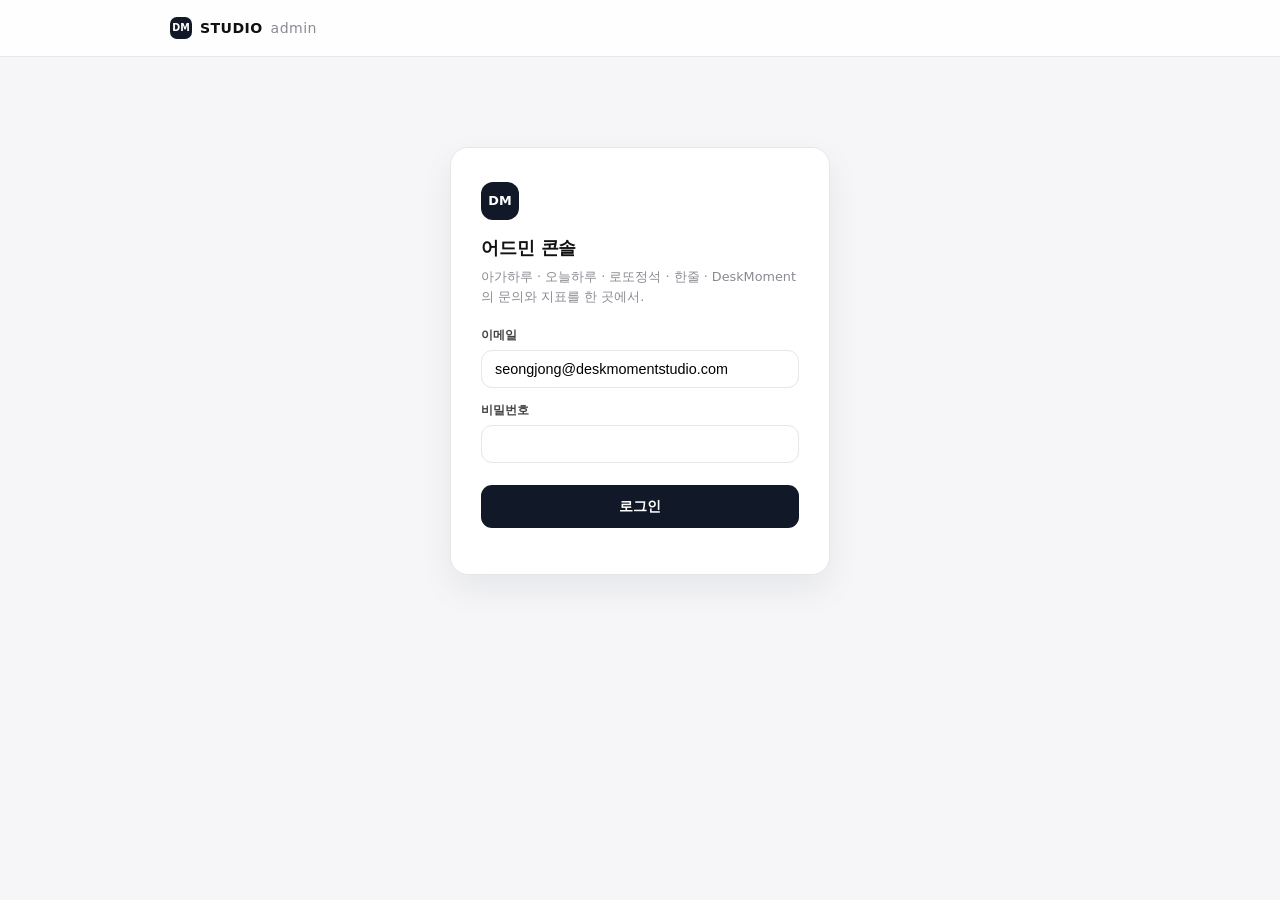
==== admin/index.html @ 8b785114 "feat(admin): 앱 아이콘을 이모지에서 실제 앱 아이콘으로 사이드바와 섹션 헤드의 👶 📅 🎰 💬 🖥 를 assets/ 의 실제 앱 아이콘 PNG 로 교체. 탭 파비콘도 추가" ====
<!DOCTYPE html>
<html lang="ko">
<head>
<meta charset="utf-8">
<meta name="viewport" content="width=device-width, initial-scale=1">
<meta name="robots" content="noindex, nofollow">
<title>DeskMoment Studio — Admin</title>
<link rel="icon" href="../assets/app-deskmoment.png">
<style>
  :root {
    --bg: #ffffff;
    --bg-alt: #f6f6f8;
    --text: #111111;
    --text-2: #444444;
    --text-muted: #8a8a93;
    --border: #e6e6ea;
    --accent: #111827;
    --accent-soft: #eceef2;
    --radius-lg: 18px;
    --radius-md: 11px;
    --shadow-soft: 0 14px 34px rgba(17, 24, 39, 0.07);
    --ok: #15803d;
    --ok-bg: #ecfdf3;
    --bad: #b91c1c;
    --bad-bg: #fef2f2;
    --new: #b45309;
    --new-bg: #fffbeb;
    --c-baby: #4f46e5;
    --c-baby-soft: #eef2ff;
    --c-haru: #db2777;
    --c-haru-soft: #fdf2f8;
    --c-lotto: #d97706;
    --c-lotto-soft: #fffbeb;
    --c-hanjul: #0d9488;
    --c-hanjul-soft: #f0fdfa;
    --c-dm: #7c3aed;
    --c-dm-soft: #f5f3ff;
  }
  * { box-sizing: border-box; }
  [hidden] { display: none !important; }
  html { scroll-behavior: smooth; }
  html, body {
    margin: 0; padding: 0;
    font-family: system-ui, -apple-system, BlinkMacSystemFont, "SF Pro Text", "Noto Sans KR", sans-serif;
    color: var(--text); background: var(--bg-alt); line-height: 1.6;
    -webkit-font-smoothing: antialiased;
  }
  a { color: inherit; text-decoration: none; }
  .container { width: 100%; max-width: 980px; margin: 0 auto; padding: 0 20px 90px; }

  /* ── 레이아웃 · 좌측 사이드바 ───────────────── */
  .shell { width: 100%; max-width: 1280px; margin: 0 auto; padding: 0 20px 90px; display: grid; grid-template-columns: minmax(0, 1fr); gap: 22px; align-items: start; }
  .shell.with-side { grid-template-columns: 216px minmax(0, 1fr); }
  .side { position: sticky; top: 68px; margin-top: 26px; }
  .side-nav { background: var(--bg); border: 1px solid var(--border); border-radius: var(--radius-lg); padding: 8px; box-shadow: 0 2px 10px rgba(17,24,39,0.03); }
  .side-nav [data-app="baby"]   { --c: var(--c-baby);   --c-soft: var(--c-baby-soft); }
  .side-nav [data-app="haru"]   { --c: var(--c-haru);   --c-soft: var(--c-haru-soft); }
  .side-nav [data-app="lotto"]  { --c: var(--c-lotto);  --c-soft: var(--c-lotto-soft); }
  .side-nav [data-app="hanjul"] { --c: var(--c-hanjul); --c-soft: var(--c-hanjul-soft); }
  .side-nav [data-app="dm"]     { --c: var(--c-dm);     --c-soft: var(--c-dm-soft); }
  .side-cap { font-size: 0.62rem; font-weight: 800; letter-spacing: 0.1em; color: var(--text-muted); padding: 7px 10px 5px; }
  .side-nav a.nav-app { display: flex; align-items: center; gap: 6px; font-size: 0.82rem; font-weight: 700; color: var(--text-2); padding: 8px 10px; border-radius: 10px; }
  .side-nav a.nav-app .ico { width: 17px; height: 17px; border-radius: 5px; flex: 0 0 auto; object-fit: cover; }
  .side-nav a.nav-app:hover { background: var(--accent-soft); }
  .side-nav a.nav-app.active { background: var(--c-soft); color: var(--c); }
  .side-nav .dot { margin-left: auto; background: var(--new); color: #fff; font-size: 0.62rem; border-radius: 99px; padding: 0 6px; font-weight: 800; }
  .side-subs { display: flex; flex-direction: column; gap: 1px; margin: 2px 0 6px 20px; padding-left: 8px; border-left: 1px solid var(--border); }
  .side-subs a { display: flex; align-items: center; gap: 6px; font-size: 0.77rem; font-weight: 600; color: var(--text-muted); padding: 5px 9px; border-radius: 8px; }
  .side-subs a:hover { color: var(--text-2); background: var(--accent-soft); }
  .side-subs a.on { color: var(--c); background: var(--c-soft); font-weight: 800; }
  @media (max-width: 900px) {
    .shell, .shell.with-side { grid-template-columns: minmax(0, 1fr); gap: 0; }
    .side { position: static; margin-top: 14px; }
    .side-nav { display: flex; gap: 4px; padding: 6px; overflow-x: auto; scrollbar-width: none; }
    .side-nav::-webkit-scrollbar { display: none; }
    .side-cap, .side-subs { display: none; }
    .side-nav a.nav-app { white-space: nowrap; }
  }

  /* ── 헤더 ───────────────────────────── */
  header.top {
    position: sticky; top: 0; z-index: 50;
    background: rgba(255,255,255,0.88); backdrop-filter: blur(12px);
    border-bottom: 1px solid var(--border);
  }
  .top-inner { max-width: 980px; margin: 0 auto; padding: 0 20px; height: 56px; display: flex; align-items: center; gap: 12px; }
  .logo { display: flex; align-items: center; gap: 8px; font-weight: 800; letter-spacing: 0.03em; font-size: 0.88rem; white-space: nowrap; }
  .logo .mark { width: 22px; height: 22px; border-radius: 7px; background: var(--accent); color: #fff; display: grid; place-items: center; font-size: 0.6rem; font-weight: 800; letter-spacing: 0; }
  .logo span.dim { color: var(--text-muted); font-weight: 500; }
  .top-right { margin-left: auto; display: flex; gap: 8px; align-items: center; }
  .seg { display: inline-flex; background: var(--accent-soft); border-radius: 99px; padding: 3px; }
  .seg button { border: none; background: transparent; font-size: 0.74rem; font-weight: 700; color: var(--text-muted); padding: 4px 12px; border-radius: 99px; cursor: pointer; }
  .seg button.on { background: var(--bg); color: var(--text); box-shadow: 0 1px 4px rgba(0,0,0,0.08); }
  #logout { border: 1px solid var(--border); background: var(--bg); border-radius: 9px; padding: 5px 11px; font-size: 0.74rem; cursor: pointer; color: var(--text-muted); }
  #logout:hover { color: var(--text); }
  .chip { font-size: 0.7rem; font-weight: 700; padding: 3px 10px; border-radius: 99px; background: var(--accent-soft); color: var(--text-muted); white-space: nowrap; }
  .chip.ok { background: var(--ok-bg); color: var(--ok); }
  .chip.bad { background: var(--bad-bg); color: var(--bad); }

  /* ── 로그인 ───────────────────────────── */
  #login-view { max-width: 380px; margin: 90px auto 0; background: var(--bg); border: 1px solid var(--border); border-radius: var(--radius-lg); padding: 34px 30px; box-shadow: var(--shadow-soft); }
  #login-view .mark { width: 38px; height: 38px; border-radius: 12px; background: var(--accent); color: #fff; display: grid; place-items: center; font-size: 0.8rem; font-weight: 800; margin-bottom: 14px; }
  #login-view h1 { font-size: 1.12rem; margin: 0 0 4px; letter-spacing: -0.01em; }
  #login-view p { font-size: 0.8rem; color: var(--text-muted); margin: 0 0 18px; }
  #login-view label { display: block; font-size: 0.76rem; font-weight: 700; margin: 13px 0 5px; color: var(--text-2); }
  #login-view input { width: 100%; padding: 10px 13px; border: 1px solid var(--border); border-radius: var(--radius-md); font-size: 0.9rem; background: var(--bg); transition: border-color .15s; }
  #login-view input:focus { outline: none; border-color: var(--accent); }
  #login-view button { width: 100%; margin-top: 22px; padding: 12px; border: none; border-radius: var(--radius-md); background: var(--accent); color: #fff; font-size: 0.9rem; font-weight: 700; cursor: pointer; }
  #login-view button:hover { opacity: 0.92; }
  #login-view button:disabled { opacity: 0.5; }
  #login-msg { font-size: 0.79rem; margin-top: 12px; color: var(--bad); white-space: pre-line; }

  /* ── 앱 섹션 ───────────────────────────── */
  .app-sect { display: none; margin-top: 26px; background: var(--bg); border: 1px solid var(--border); border-radius: var(--radius-lg); padding: 22px 24px 24px; box-shadow: 0 2px 10px rgba(17,24,39,0.03); }
  .app-sect.active { display: block; }
  .head-right { margin-left: auto; display: flex; align-items: center; gap: 12px; }
  .app-sect[data-app="baby"]  { --c: var(--c-baby);  --c-soft: var(--c-baby-soft); }
  .app-sect[data-app="haru"]  { --c: var(--c-haru);  --c-soft: var(--c-haru-soft); }
  .app-sect[data-app="lotto"] { --c: var(--c-lotto); --c-soft: var(--c-lotto-soft); }
  .app-sect[data-app="hanjul"] { --c: var(--c-hanjul); --c-soft: var(--c-hanjul-soft); }
  .app-sect[data-app="dm"]    { --c: var(--c-dm);    --c-soft: var(--c-dm-soft); }

  /* ── 앱 안에서 화면을 더 나누는 탭 — 지금은 로또정석만 쓴다 ── */
  /* 넓은 화면에선 좌측 사이드바가 하위 탭을 대신하고, 좁은 화면에서만 이 탭 줄이 나온다 */
  .subnav { display: none; gap: 2px; margin: 2px 0 14px; border-bottom: 1px solid var(--border); overflow-x: auto; scrollbar-width: none; }
  @media (max-width: 900px) { .subnav { display: flex; } }
  .subnav::-webkit-scrollbar { display: none; }
  .subnav button { border: none; background: transparent; font-size: 0.78rem; font-weight: 700; color: var(--text-muted); padding: 7px 12px; cursor: pointer; border-bottom: 2px solid transparent; margin-bottom: -1px; white-space: nowrap; font-family: inherit; }
  .subnav button:hover { color: var(--text-2); }
  .subnav button.on { color: var(--c); border-bottom-color: var(--c); }
  .subpane[hidden] { display: none; }

  /* ── 퍼널 ── */
  .funnel { display: grid; grid-template-columns: repeat(5, 1fr); gap: 6px; margin-bottom: 12px; }
  @media (max-width: 680px) { .funnel { grid-template-columns: repeat(2, 1fr); } }
  .fn-step { background: var(--bg); border: 1px solid var(--border); border-radius: var(--radius-md); padding: 10px 6px; text-align: center; }
  .fn-step .n { font-size: 1.1rem; font-weight: 800; font-variant-numeric: tabular-nums; letter-spacing: -0.02em; }
  .fn-step .l { font-size: 0.69rem; color: var(--text-muted); font-weight: 600; margin-top: 2px; }
  .fn-step .r { font-size: 0.68rem; font-weight: 800; color: var(--c); margin-top: 4px; }

  /* ── 표 ── */
  .tbl { width: 100%; border-collapse: collapse; font-size: 0.78rem; }
  .tbl th { text-align: left; font-size: 0.68rem; color: var(--text-muted); font-weight: 700; padding: 6px 8px; border-bottom: 1px solid var(--border); }
  .tbl td { padding: 6px 8px; border-bottom: 1px dashed var(--border); font-variant-numeric: tabular-nums; }
  .tbl tr:last-child td { border-bottom: none; }
  .tbl th.num, .tbl td.num { text-align: right; }
  .tbl-wrap { overflow-x: auto; }

  /* ── 로또 공 ── */
  .balls { display: flex; gap: 4px; flex-wrap: wrap; }
  .ball { width: 26px; height: 26px; border-radius: 50%; display: grid; place-items: center; font-size: 0.72rem; font-weight: 800; color: #fff; font-variant-numeric: tabular-nums; }
  .ball-1 { background: #f9a825; } .ball-2 { background: #1e88e5; } .ball-3 { background: #e53935; }
  .ball-4 { background: #546e7a; } .ball-5 { background: #43a047; }
  .num-grid { display: grid; grid-template-columns: repeat(auto-fill, minmax(215px, 1fr)); gap: 8px; }
  .num-card { border: 1px solid var(--border); border-radius: var(--radius-md); padding: 10px; background: var(--bg); }
  .num-card .meta { display: flex; justify-content: space-between; font-size: 0.68rem; color: var(--text-muted); margin-bottom: 6px; }
  .pager { display: flex; gap: 10px; align-items: center; justify-content: center; margin-top: 12px; font-size: 0.78rem; color: var(--text-muted); }

  /* ── 설정 카드 · 폼 ── */
  .cfg-grid { display: grid; grid-template-columns: repeat(auto-fit, minmax(260px, 1fr)); gap: 10px; margin-bottom: 12px; }
  .cfg-card { border: 1px solid var(--border); border-radius: var(--radius-md); padding: 14px; background: var(--bg); }
  .cfg-card h3 { font-size: 0.82rem; font-weight: 800; margin-bottom: 6px; }
  .cfg-row { display: flex; justify-content: space-between; align-items: center; gap: 12px; padding: 9px 0; border-bottom: 1px dashed var(--border); }
  .cfg-row:last-child { border-bottom: none; }
  .cfg-row .lbl { font-size: 0.79rem; font-weight: 600; }
  .cfg-row .lbl small { display: block; font-weight: 500; color: var(--text-muted); font-size: 0.7rem; margin-top: 2px; line-height: 1.45; }
  .cfg-input { border: 1px solid var(--border); border-radius: 9px; padding: 5px 10px; font-size: 0.8rem; width: 110px; text-align: right; font-family: inherit; background: var(--bg); flex: none; }
  .cfg-input.wide { width: 100%; text-align: left; }
  .cfg-input:focus { outline: none; border-color: var(--c); }
  textarea.cfg-input { height: 72px; resize: vertical; }
  .sw { position: relative; width: 40px; height: 22px; flex: none; }
  .sw input { opacity: 0; width: 0; height: 0; }
  .sw span { position: absolute; inset: 0; background: var(--border); border-radius: 99px; cursor: pointer; transition: background .15s; }
  .sw span::before { content: ''; position: absolute; width: 16px; height: 16px; left: 3px; top: 3px; background: #fff; border-radius: 50%; transition: transform .15s; box-shadow: 0 1px 3px rgba(0,0,0,0.2); }
  .sw input:checked + span { background: var(--c); }
  .sw input:checked + span::before { transform: translateX(18px); }
  .btn { border: 1px solid var(--border); background: var(--bg); border-radius: 9px; padding: 6px 13px; font-size: 0.76rem; font-weight: 700; cursor: pointer; font-family: inherit; color: var(--text-2); }
  .btn:hover { border-color: var(--text-muted); }
  .btn.pri { background: var(--c); border-color: var(--c); color: #fff; }
  .btn.danger { color: var(--bad); border-color: var(--bad); }
  .btn:disabled { opacity: 0.45; cursor: default; }
  .btn-row { display: flex; gap: 6px; align-items: center; flex-wrap: wrap; margin-top: 12px; }
  .filter-row { display: flex; gap: 8px; align-items: center; flex-wrap: wrap; margin-bottom: 12px; font-size: 0.78rem; color: var(--text-muted); }
  .filter-row select { border: 1px solid var(--border); border-radius: 9px; padding: 5px 10px; font-size: 0.78rem; font-family: inherit; background: var(--bg); }
  .notice-card { border: 1px solid var(--border); border-left: 3px solid var(--border); border-radius: var(--radius-md); padding: 12px; margin-bottom: 8px; background: var(--bg); }
  .notice-card.on { border-left-color: var(--ok); }
  .notice-card .t { font-size: 0.92rem; font-weight: 700; margin: 8px 0 4px; }
  .notice-card .b { font-size: 0.79rem; color: var(--text-2); }
  .notice-card .x { font-size: 0.69rem; color: var(--text-muted); margin-top: 6px; word-break: break-all; }
  .combo { border: 1px solid var(--border); border-radius: var(--radius-md); padding: 12px; margin-bottom: 8px; background: var(--bg); }
  .combo .cap { font-size: 0.7rem; font-weight: 800; color: var(--c); margin-bottom: 6px; }
  .combo .att { font-size: 0.69rem; color: var(--text-muted); margin-top: 6px; }
  .toast { position: fixed; left: 50%; bottom: 26px; transform: translateX(-50%); background: var(--accent); color: #fff; font-size: 0.8rem; font-weight: 600; padding: 9px 18px; border-radius: 99px; box-shadow: var(--shadow-soft); z-index: 60; }
  .rank-row { display: grid; grid-template-columns: auto 1fr auto; gap: 10px; align-items: baseline; font-size: 0.82rem; padding: 6px 0; border-bottom: 1px dashed var(--border); }
  .rank-row:last-child { border-bottom: none; }
  .rank-row .no { font-weight: 800; color: var(--c); font-variant-numeric: tabular-nums; }
  .rank-row .q { color: var(--text-2); overflow: hidden; text-overflow: ellipsis; white-space: nowrap; }
  .rank-row .n { font-variant-numeric: tabular-nums; color: var(--text-muted); font-size: 0.75rem; white-space: nowrap; }
  .rank-row .n b { color: var(--text); font-size: 0.82rem; }
  .sect-head { display: flex; align-items: center; gap: 11px; margin-bottom: 16px; flex-wrap: wrap; }
  .app-ico { width: 40px; height: 40px; border-radius: 13px; background: var(--c-soft); display: grid; place-items: center; font-size: 1.25rem; overflow: hidden; }
  .app-ico img { width: 100%; height: 100%; object-fit: cover; display: block; }
  .sect-head h2 { font-size: 1.06rem; margin: 0; letter-spacing: -0.01em; line-height: 1.25; }
  .sect-head .sub { display: block; font-size: 0.74rem; color: var(--text-muted); font-weight: 500; }
  .live-dot { display: flex; align-items: center; gap: 6px; font-size: 0.7rem; font-weight: 700; color: var(--text-muted); }
  .live-dot i { width: 7px; height: 7px; border-radius: 50%; background: var(--ok); display: inline-block; animation: pulse 2s infinite; }
  @keyframes pulse { 0%,100% { opacity: 1; } 50% { opacity: 0.3; } }
  .sect-err { border: 1px solid #fecaca; background: var(--bad-bg); color: var(--bad); border-radius: var(--radius-md); padding: 12px 16px; font-size: 0.82rem; white-space: pre-line; margin-bottom: 10px; }

  /* 지표 타일 */
  .stat-row { display: grid; grid-template-columns: repeat(auto-fit, minmax(150px, 1fr)); gap: 10px; margin-bottom: 12px; }
  .stat { background: var(--bg-alt); border: 1px solid var(--border); border-radius: var(--radius-md); padding: 12px 15px 10px; }
  .stat .k { font-size: 0.7rem; font-weight: 700; color: var(--text-muted); letter-spacing: 0.02em; }
  .stat .v { font-size: 1.5rem; font-weight: 800; font-variant-numeric: tabular-nums; line-height: 1.25; letter-spacing: -0.02em; }
  .stat .d { font-size: 0.72rem; font-weight: 700; margin-top: 1px; }
  .stat .d.up { color: var(--ok); }
  .stat .d.down { color: var(--bad); }
  .stat .d.flat { color: var(--text-muted); }

  /* 차트 */
  .charts2 { display: grid; grid-template-columns: 1fr 1fr; gap: 10px; margin-bottom: 12px; }
  .charts2[hidden] { display: none; }   /* display:grid 가 [hidden] 을 덮지 않도록 */
  @media (max-width: 680px) { .charts2 { grid-template-columns: 1fr; } }
  .chart-card { background: var(--bg); border: 1px solid var(--border); border-radius: var(--radius-md); padding: 13px 15px 8px; }
  .chart-card h3 { font-size: 0.75rem; margin: 0 0 8px; font-weight: 700; color: var(--text-2); display: flex; justify-content: space-between; align-items: baseline; }
  .chart-card h3 .last { font-size: 0.72rem; color: var(--text-muted); font-weight: 600; }
  .chart-card svg { width: 100%; height: auto; display: block; }
  .bar { fill: var(--c); rx: 2px; transition: opacity .1s; }
  svg.hovering .bar { opacity: 0.45; }
  svg.hovering .bar.hot { opacity: 1; }
  .hit { fill: transparent; }
  .grid-line { stroke: var(--border); stroke-width: 1; }
  .ax { font-size: 10px; fill: var(--text-muted); }

  /* 툴팁 */
  #tip {
    position: fixed; z-index: 100; pointer-events: none; display: none;
    background: var(--accent); color: #fff; border-radius: 9px; padding: 7px 11px;
    font-size: 0.76rem; line-height: 1.45; box-shadow: 0 6px 20px rgba(0,0,0,0.25);
    max-width: 220px;
  }
  #tip .t-date { color: rgba(255,255,255,0.65); font-weight: 600; font-size: 0.7rem; }
  #tip .t-val { font-weight: 800; font-size: 0.9rem; font-variant-numeric: tabular-nums; }
  #tip .t-name { color: rgba(255,255,255,0.85); font-weight: 600; }

  /* 상위 이벤트 */
  details.top-ev-wrap { margin-bottom: 4px; }
  details.top-ev-wrap summary { font-size: 0.79rem; font-weight: 700; color: var(--text-2); cursor: pointer; padding: 5px 0; list-style: none; display: flex; align-items: center; gap: 6px; }
  details.top-ev-wrap summary::before { content: "▸"; font-size: 0.7rem; color: var(--text-muted); transition: transform .15s; }
  details[open].top-ev-wrap summary::before { transform: rotate(90deg); }
  .ev-rows { margin-top: 8px; display: flex; flex-direction: column; gap: 4px; }
  .ev-row { display: grid; grid-template-columns: minmax(90px, 1fr) 3fr auto; gap: 10px; align-items: center; font-size: 0.79rem; }
  .ev-row .name { font-weight: 600; color: var(--text-2); overflow: hidden; text-overflow: ellipsis; white-space: nowrap; }
  .ev-row .track { height: 14px; background: var(--bg-alt); border-radius: 5px; overflow: hidden; }
  .ev-row .fill { height: 100%; background: var(--c); opacity: 0.85; border-radius: 5px; min-width: 2px; }
  .ev-row .num { font-variant-numeric: tabular-nums; color: var(--text-muted); font-size: 0.74rem; white-space: nowrap; }
  .ev-row .num b { color: var(--text); font-size: 0.79rem; }

  /* 문의 리스트 */
  /* 회원 관리 (가입일 필터 + 계정별 광고 on/off) */
  .usr-bar { display: flex; align-items: center; gap: 7px; flex-wrap: wrap; margin-bottom: 12px; }
  .usr-bar .lbl { font-size: 0.71rem; font-weight: 800; color: var(--text-muted); letter-spacing: 0.02em; }
  .usr-bar select, .usr-bar input[type="date"] { border: 1px solid var(--border); border-radius: 9px; padding: 5px 10px; font-size: 0.77rem; font-family: inherit; background: var(--bg); color: var(--text); }
  .usr-bar select:focus, .usr-bar input:focus { outline: none; border-color: var(--c); }
  .usr-tbl th, .usr-tbl td { padding: 8px; vertical-align: middle; }
  .usr-tbl tbody tr:hover { background: var(--bg-alt); }
  .u-who { display: flex; flex-direction: column; gap: 1px; min-width: 0; max-width: 260px; }
  .u-who b { font-weight: 700; font-size: 0.79rem; overflow: hidden; text-overflow: ellipsis; white-space: nowrap; }
  .u-who small { color: var(--text-muted); font-size: 0.67rem; overflow: hidden; text-overflow: ellipsis; white-space: nowrap; }
  .u-ago { color: var(--text-muted); font-size: 0.68rem; }
  .u-ads { white-space: nowrap; }
  .u-babies { display: flex; flex-direction: column; gap: 2px; }
  .u-baby { font-size: 0.74rem; color: var(--text-muted); white-space: nowrap; }
  .u-baby b { color: var(--text-2); font-weight: 700; font-size: 0.78rem; }
  .u-baby.co i { font-style: normal; font-size: 0.62rem; font-weight: 800; background: var(--accent-soft); border-radius: 99px; padding: 1px 6px; margin-left: 4px; }
  .charts2.one { grid-template-columns: minmax(0, 470px); }
  .del-btn { border: 1px solid var(--border); background: var(--bg); border-radius: 9px; padding: 4px 10px; font-size: 0.73rem; font-weight: 700; color: var(--bad); cursor: pointer; font-family: inherit; }
  .del-btn:hover { border-color: var(--bad); background: var(--bad-bg); }

  /* 되돌릴 수 없는 작업은 네이티브 confirm 대신 무엇이 지워지는지 보여주고 묻는다 */
  .modal-bg { position: fixed; inset: 0; background: rgba(17,24,39,0.45); display: grid; place-items: center; padding: 20px; z-index: 80; }
  .modal { --c: var(--accent); background: var(--bg); border-radius: var(--radius-lg); padding: 22px 24px; width: min(430px, 100%); box-shadow: var(--shadow-soft); }
  .modal h3 { margin: 0 0 10px; font-size: 1rem; letter-spacing: -0.01em; }
  .modal-who { border: 1px solid var(--border); border-radius: var(--radius-md); padding: 10px 12px; display: flex; flex-direction: column; gap: 2px; }
  .modal-who b { font-size: 0.86rem; }
  .modal-who small { color: var(--text-muted); font-size: 0.68rem; word-break: break-all; }
  .modal .warn { background: var(--bad-bg); border: 1px solid #fecaca; color: var(--bad); border-radius: var(--radius-md); padding: 10px 12px; font-size: 0.78rem; margin: 10px 0; white-space: pre-line; line-height: 1.55; }
  .modal-label { display: block; font-size: 0.76rem; font-weight: 700; color: var(--text-2); margin-bottom: 5px; }
  .modal-msg { font-size: 0.76rem; color: var(--bad); margin-top: 8px; white-space: pre-line; }
  .modal-acts { display: flex; gap: 8px; justify-content: flex-end; margin-top: 14px; }
  .modal-acts .btn.danger:not(:disabled) { background: var(--bad); color: #fff; }   /* 가입 추이는 한 장 — 전체 폭으로 늘리면 표를 눌러 버린다 */
  .ads-btn { border: 1px solid var(--border); background: var(--bg); border-radius: 9px; padding: 4px 11px; font-size: 0.73rem; font-weight: 700; cursor: pointer; color: var(--text); margin-left: 6px; font-family: inherit; }
  .ads-btn:hover { border-color: var(--text-muted); }
  .ads-btn:disabled { opacity: 0.5; }
  .search-input { border: 1px solid var(--border); border-radius: 9px; padding: 5px 11px; font-size: 0.78rem; background: var(--bg); width: min(220px, 50vw); font-weight: 500; font-family: inherit; color: var(--text); }
  .search-input:focus { outline: none; border-color: var(--c, var(--accent)); }
  .badge.ads-off { background: var(--ok-bg); color: var(--ok); }
  .badge.ads-on { background: var(--accent-soft); color: var(--text-muted); }

  .inq-title { font-size: 0.84rem; font-weight: 800; margin: 18px 0 10px; display: flex; align-items: center; gap: 8px; }
  .inq-title .cnt { font-size: 0.7rem; font-weight: 700; color: var(--c); background: var(--c-soft); padding: 1px 9px; border-radius: 99px; }
  /* 같은 탭 안에서 지표의 출처(GA4 / Supabase)가 다르므로 제목에 표시한다 */
  .inq-title .src { font-size: 0.66rem; font-weight: 700; color: var(--text-muted); background: var(--bg-alt); border: 1px solid var(--border); padding: 1px 7px; border-radius: 99px; }
  .log-row { display: grid; grid-template-columns: auto 1fr auto; gap: 8px; align-items: baseline; font-size: 0.78rem; padding: 5px 0; border-bottom: 1px dashed var(--border); }
  .log-row:last-child { border-bottom: none; }
  .log-row .st { font-weight: 800; font-size: 0.68rem; padding: 1px 7px; border-radius: 99px; }
  .log-row .st.ok { color: #0f766e; background: rgba(13,148,136,0.12); }
  .log-row .st.bad { color: #b91c1c; background: rgba(220,38,38,0.1); }
  .log-row .n { color: var(--text-muted); font-variant-numeric: tabular-nums; white-space: nowrap; }
  .log-row .n b { color: var(--text); }
  .card { background: var(--bg-alt); border: 1px solid var(--border); border-radius: var(--radius-md); padding: 14px 16px; margin-bottom: 10px; transition: border-color .2s; }
  .card.new-item { border-color: var(--new); box-shadow: 0 0 0 3px var(--new-bg); }
  .card-top { display: flex; align-items: center; gap: 8px; flex-wrap: wrap; margin-bottom: 6px; }
  .badge { font-size: 0.67rem; font-weight: 800; padding: 2px 9px; border-radius: 99px; }
  .badge.replied { background: var(--ok-bg); color: var(--ok); }
  .badge.pending { background: var(--new-bg); color: var(--new); }
  .badge.newbadge { background: var(--new); color: #fff; }
  .when { font-size: 0.72rem; color: var(--text-muted); margin-left: auto; font-variant-numeric: tabular-nums; }
  .msg { font-size: 0.9rem; white-space: pre-wrap; word-break: break-word; color: var(--text); }
  .meta { font-size: 0.71rem; color: var(--text-muted); margin-top: 7px; display: flex; gap: 4px 6px; flex-wrap: wrap; }
  .meta span { background: var(--bg); border: 1px solid var(--border); padding: 1px 8px; border-radius: 99px; }
  .reply-box { margin-top: 11px; }
  .reply-box textarea { width: 100%; min-height: 54px; border: 1px solid var(--border); border-radius: var(--radius-md); padding: 9px 12px; font-size: 0.85rem; font-family: inherit; resize: vertical; background: var(--bg); transition: border-color .15s; }
  .reply-box textarea:focus { outline: none; border-color: var(--c); }
  .reply-actions { display: flex; gap: 8px; margin-top: 7px; align-items: center; flex-wrap: wrap; }
  .reply-actions button, .reply-actions a.mail-btn {
    border: 1px solid var(--border); background: var(--bg); border-radius: 9px;
    padding: 6px 14px; font-size: 0.77rem; font-weight: 700; cursor: pointer; color: var(--text);
  }
  .reply-actions button.primary { background: var(--c); border-color: var(--c); color: #fff; }
  .reply-actions button.primary:hover { opacity: 0.9; }
  .reply-note { font-size: 0.69rem; color: var(--text-muted); }
  .save-state { font-size: 0.73rem; font-weight: 700; }
  .save-state.ok { color: var(--ok); }
  .save-state.bad { color: var(--bad); }
  .empty { border: 1.5px dashed var(--border); border-radius: var(--radius-md); padding: 20px; text-align: center; color: var(--text-muted); font-size: 0.82rem; }
  .fb-link { font-size: 0.74rem; color: var(--text-muted); margin: 8px 0 0; }
  .fb-link a { text-decoration: underline; }

  /* 스켈레톤 */
  .sk { border-radius: var(--radius-md); background: linear-gradient(100deg, var(--bg-alt) 40%, #efeff3 50%, var(--bg-alt) 60%); background-size: 200% 100%; animation: sk 1.2s infinite linear; }
  @keyframes sk { to { background-position: -200% 0; } }
  .sk-stats { height: 78px; margin-bottom: 12px; }
  .sk-chart { height: 150px; margin-bottom: 12px; }
  .sk-card { height: 90px; margin-bottom: 10px; }
</style>
</head>
<body>
<header class="top">
  <div class="top-inner">
    <div class="logo"><span class="mark">DM</span>STUDIO <span class="dim">admin</span></div>
    <div class="top-right">
      <span class="chip" id="conn-chip" hidden></span>
      <button id="logout" hidden>로그아웃</button>
    </div>
  </div>
</header>

<div class="shell" id="shell">

  <aside class="side" id="side" hidden>
    <nav class="side-nav" id="top-nav">
      <div class="side-cap">앱</div>

      <a href="#" class="nav-app" data-app="baby"><img class="ico" src="../assets/app-agaharu.png" alt="">아가하루<span class="dot" hidden></span></a>
      <div class="side-subs" data-app="baby" hidden>
        <a href="#" data-app="baby" data-sub="an" class="on">애널리틱스</a>
        <a href="#" data-app="baby" data-sub="users">회원 관리</a>
        <a href="#" data-app="baby" data-sub="inq">문의<span class="dot" hidden></span></a>
      </div>

      <a href="#" class="nav-app" data-app="haru"><img class="ico" src="../assets/app-haru.png" alt="">오늘하루<span class="dot" hidden></span></a>

      <a href="#" class="nav-app" data-app="lotto"><img class="ico" src="../assets/app-lotto.png" alt="">로또정석</a>
      <div class="side-subs" data-app="lotto" hidden>
        <a href="#" data-app="lotto" data-sub="an" class="on">애널리틱스</a>
        <a href="#" data-app="lotto" data-sub="config">앱 설정</a>
        <a href="#" data-app="lotto" data-sub="numbers">번호 저장소</a>
        <a href="#" data-app="lotto" data-sub="gen">조합 생성</a>
        <a href="#" data-app="lotto" data-sub="notice">공지 관리</a>
      </div>

      <a href="#" class="nav-app" data-app="hanjul"><img class="ico" src="../assets/app-hanjul.png" alt="">한줄</a>
      <a href="#" class="nav-app" data-app="dm"><img class="ico" src="../assets/app-deskmoment.png" alt="">DeskMoment<span class="dot" hidden></span></a>
    </nav>
  </aside>

  <main class="main">

  <div id="login-view">
    <div class="mark">DM</div>
    <h1>어드민 콘솔</h1>
    <p>아가하루 · 오늘하루 · 로또정석 · 한줄 · DeskMoment의 문의와 지표를 한 곳에서.</p>
    <label>이메일</label>
    <input id="email" type="email" autocomplete="username" value="seongjong@deskmomentstudio.com">
    <label>비밀번호</label>
    <input id="password" type="password" autocomplete="current-password">
    <button id="login-btn">로그인</button>
    <div id="login-msg"></div>
  </div>

  <div id="app-view" hidden>

    <section class="app-sect" id="sect-baby" data-app="baby">
      <div class="sect-head">
        <div class="app-ico"><img src="../assets/app-agaharu.png" alt="아가하루 앱 아이콘"></div>
        <h2>아가하루<span class="sub">육아 기록 · 출시됨 · 회원 관리 + 서버 지표 + 문의</span></h2>
        <div class="head-right">
          <div class="live-dot" hidden data-live="baby"><i></i>실시간</div>
          <div class="seg sect-days" data-app="baby">
            <button data-d="7">7일</button><button data-d="14" class="on">14일</button><button data-d="30">30일</button>
          </div>
        </div>
      </div>
      <nav class="subnav" id="baby-subnav">
        <button data-sub="an" class="on">애널리틱스</button>
        <button data-sub="users">회원 관리</button>
        <button data-sub="inq">문의</button>
      </nav>

      <div id="baby-err"></div>

      <div class="subpane" data-sub="an">
        <div id="baby-an"><div class="sk sk-stats"></div><div class="sk sk-chart"></div></div>
      </div>

      <div class="subpane" data-sub="users" hidden>
        <div class="usr-bar">
          <span class="lbl">가입일</span>
          <div class="seg" id="usr-preset">
            <button data-p="all" class="on">전체</button><button data-p="7">7일</button><button data-p="30">30일</button><button data-p="90">90일</button>
          </div>
          <input type="date" id="usr-from" aria-label="가입일 시작">
          <span class="lbl">~</span>
          <input type="date" id="usr-to" aria-label="가입일 끝">
          <select id="usr-ads">
            <option value="all">광고 전체</option><option value="on">광고 켜짐</option><option value="off">광고 꺼짐</option>
          </select>
          <select id="usr-kind">
            <option value="all">유형 전체</option><option value="email">이메일 계정</option><option value="guest">게스트</option>
          </select>
          <select id="usr-sort">
            <option value="new">최신 가입순</option><option value="old">오래된 가입순</option><option value="rec">기록 많은순</option><option value="seen">최근 로그인순</option>
          </select>
          <input type="search" id="usr-q" class="search-input" placeholder="이메일·닉네임·UID 검색" autocomplete="off">
          <button class="btn" id="usr-reload">새로고침</button>
        </div>
        <div id="usr-stats"></div>
        <div id="baby-users"><div class="sk sk-card"></div></div>
      </div>

      <div class="subpane" data-sub="inq" hidden>
        <div class="inq-title">문의 <span class="cnt" id="baby-cnt" hidden></span></div>
        <div id="list-baby"><div class="sk sk-card"></div></div>
      </div>
    </section>

    <section class="app-sect" id="sect-haru" data-app="haru">
      <div class="sect-head">
        <div class="app-ico"><img src="../assets/app-haru.png" alt="오늘하루 앱 아이콘"></div>
        <h2>오늘하루<span class="sub">만세력·사주 달력 · 답변은 사용자 앱에 표시됨</span></h2>
        <div class="head-right">
          <div class="live-dot" hidden data-live="haru"><i></i>실시간</div>
          <div class="seg sect-days" data-app="haru">
            <button data-d="7">7일</button><button data-d="14" class="on">14일</button><button data-d="30">30일</button>
          </div>
        </div>
      </div>
      <div id="haru-err"></div>
      <div id="haru-an"><div class="sk sk-stats"></div><div class="sk sk-chart"></div></div>
      <div class="inq-title">건의 <span class="cnt" id="haru-cnt" hidden></span></div>
      <div id="list-haru"><div class="sk sk-card"></div></div>
    </section>

    <section class="app-sect" id="sect-lotto" data-app="lotto">
      <div class="sect-head">
        <div class="app-ico"><img src="../assets/app-lotto.png" alt="로또정석 앱 아이콘"></div>
        <h2>로또정석<span class="sub">번호 생성·분석 · 서버 문의함 없음 (스토어/메일)</span></h2>
        <div class="head-right">
          <div class="seg sect-days" data-app="lotto">
            <button data-d="7">7일</button><button data-d="14" class="on">14일</button><button data-d="30">30일</button>
          </div>
        </div>
      </div>

      <nav class="subnav" id="lotto-subnav">
        <button data-sub="an" class="on">애널리틱스</button>
        <button data-sub="config">앱 설정</button>
        <button data-sub="numbers">번호 저장소</button>
        <button data-sub="gen">조합 생성</button>
        <button data-sub="notice">공지 관리</button>
      </nav>

      <div id="lotto-err"></div>

      <div class="subpane" data-sub="an">
        <div id="lotto-an"><div class="sk sk-stats"></div><div class="sk sk-chart"></div></div>
        <div id="lotto-dash"><div class="sk sk-stats"></div></div>
      </div>

      <div class="subpane" data-sub="config" hidden>
        <div id="lotto-config"><div class="sk sk-card"></div></div>
      </div>

      <div class="subpane" data-sub="numbers" hidden>
        <div id="lotto-numbers"><div class="sk sk-card"></div></div>
      </div>

      <div class="subpane" data-sub="gen" hidden>
        <div id="lotto-gen"></div>
      </div>

      <div class="subpane" data-sub="notice" hidden>
        <div id="lotto-notice"><div class="sk sk-card"></div></div>
      </div>
    </section>

    <section class="app-sect" id="sect-hanjul" data-app="hanjul">
      <div class="sect-head">
        <div class="app-ico"><img src="../assets/app-hanjul.png" alt="한줄 앱 아이콘"></div>
        <h2>한줄<span class="sub">감정 기반 명언·위로 · 익명 이벤트 (DAU 없음) · 문의는 메일</span></h2>
        <div class="head-right">
          <div class="seg sect-days" data-app="hanjul">
            <button data-d="7">7일</button><button data-d="14" class="on">14일</button><button data-d="30">30일</button>
          </div>
        </div>
      </div>
      <div id="hanjul-err"></div>
      <div id="hanjul-an"><div class="sk sk-stats"></div><div class="sk sk-chart"></div></div>
    </section>

    <section class="app-sect" id="sect-dm" data-app="dm">
      <div class="sect-head">
        <div class="app-ico"><img src="../assets/app-deskmoment.png" alt="DeskMoment 앱 아이콘"></div>
        <h2>DeskMoment<span class="sub">데스크 셋업 큐레이션 웹 · 라이브 (deskmoment.com)</span></h2>
        <div class="head-right">
          <div class="live-dot" hidden data-live="dm"><i></i>실시간</div>
          <div class="seg sect-days" data-app="dm">
            <button data-d="7">7일</button><button data-d="14" class="on">14일</button><button data-d="30">30일</button>
          </div>
        </div>
      </div>
      <div id="dm-err"></div>

      <div class="inq-title">트래픽 · 제휴 클릭 <small class="src">GA4</small></div>
      <div id="dm-ga"><div class="sk sk-stats"></div><div class="sk sk-chart"></div></div>

      <div class="inq-title">콘텐츠 · 운영 <small class="src">Supabase</small></div>
      <div id="dm-ov"><div class="sk sk-stats"></div><div class="sk sk-chart"></div></div>

      <div class="charts2" id="dm-ops">
        <div class="chart-card"><h3>🕷 크롤링 로그</h3><div id="dm-crawl"><div class="sk sk-card"></div></div></div>
        <div class="chart-card"><h3>🔗 가격 카드 매칭</h3><div id="dm-match"><div class="sk sk-card"></div></div></div>
      </div>

      <div class="inq-title">문의 <span class="cnt" id="dm-cnt" hidden></span></div>
      <div id="list-dm"><div class="sk sk-card"></div></div>

      <p class="fb-link">여기서 못 다루는 편집 작업은 <a href="https://deskmoment.com/admin" target="_blank" rel="noopener">deskmoment.com/admin</a> —
        <a href="https://deskmoment.com/admin/setups" target="_blank" rel="noopener">셋업</a> ·
        <a href="https://deskmoment.com/admin/products" target="_blank" rel="noopener">제품</a> ·
        <a href="https://deskmoment.com/admin/matches" target="_blank" rel="noopener">매칭 검수</a> ·
        <a href="https://deskmoment.com/admin/comments" target="_blank" rel="noopener">댓글</a> ·
        <a href="https://deskmoment.com/admin/settings" target="_blank" rel="noopener">홈 화면 설정</a></p>
    </section>

  </div>

  </main>

</div>

<div id="tip"></div>

<script type="module">
import { createClient } from 'https://esm.sh/@supabase/supabase-js@2';

const PROJECTS = {
  baby: {
    label: '아가하루',
    url: 'https://xnlypjfwqisastckqbwh.supabase.co',
    anon: 'eyJhbGciOiJIUzI1NiIsInR5cCI6IkpXVCJ9.eyJpc3MiOiJzdXBhYmFzZSIsInJlZiI6InhubHlwamZ3cWlzYXN0Y2txYndoIiwicm9sZSI6ImFub24iLCJpYXQiOjE3NzcwMDc4NDYsImV4cCI6MjA5MjU4Mzg0Nn0.pAT8UoKS0GfQeFs4IPgcaAN61rVyLAmaD2ela9HGoE8',
  },
  rsscu: {
    label: '오늘하루·로또',
    url: 'https://rsscukpbsiiyfgbdfups.supabase.co',
    anon: 'eyJhbGciOiJIUzI1NiIsInR5cCI6IkpXVCJ9.eyJpc3MiOiJzdXBhYmFzZSIsInJlZiI6InJzc2N1a3Bic2lpeWZnYmRmdXBzIiwicm9sZSI6ImFub24iLCJpYXQiOjE3NjEyODgzNTUsImV4cCI6MjA3Njg2NDM1NX0.H4vbpHPsFS7-z4iWKTbRrZTl0VSqzDlWkum3G0BnYwc',
  },
  dm: {
    label: 'DeskMoment',
    url: 'https://jfbrqvljvbckrhiivmyy.supabase.co',
    // deskmoment.com 브라우저 번들에 이미 실려 있는 공개 키 (NEXT_PUBLIC_SUPABASE_ANON_KEY)
    anon: 'sb_publishable_vXPVOk2jMHY97NJnYlFKHA_3mtpPS39',
  },
};

// GA4 는 정적 페이지에서 직접 못 읽는다(서비스 계정 서명 필요) —
// DeskMoment 의 Vercel 서버에 있는 프록시를 통해 받는다.
const DM_SITE = 'https://deskmoment.com';

const sb = {};
for (const [key, p] of Object.entries(PROJECTS)) {
  sb[key] = createClient(p.url, p.anon, {
    auth: { storageKey: 'dm-admin-' + key, persistSession: true, autoRefreshToken: true },
  });
}

const $ = (s) => document.querySelector(s);
const connected = { baby: false, rsscu: false, dm: false };
const state = { baby: [], haru: [], dm: [], days: { baby: 14, haru: 14, lotto: 14, hanjul: 14, dm: 14 } };
const chartData = {};   // chartId → {rows, valueKey, name}
let chartSeq = 0;

const esc = (s) => String(s ?? '').replace(/[&<>"']/g, (c) => ({'&':'&amp;','<':'&lt;','>':'&gt;','"':'&quot;',"'":'&#39;'}[c]));
const fmt = (n) => Number(n).toLocaleString('ko-KR');
const WD = ['일', '월', '화', '수', '목', '금', '토'];
function kdate(iso) {
  const d = new Date(iso + 'T00:00:00');
  return `${d.getMonth() + 1}/${d.getDate()} (${WD[d.getDay()]})`;
}
function kst(ts) {
  try {
    return new Date(ts).toLocaleString('ko-KR', { timeZone: 'Asia/Seoul', month: 'numeric', day: 'numeric', hour: '2-digit', minute: '2-digit' });
  } catch { return ts; }
}

// ── 로그인 ─────────────────────────────
async function tryLogin(email, password) {
  const msgs = [];
  for (const [k, p] of Object.entries(PROJECTS)) {
    const { error } = await sb[k].auth.signInWithPassword({ email, password });
    if (error) { msgs.push(`✗ ${p.label}: ${error.message}`); continue; }
    const { data: me } = await sb[k].auth.getUser();
    const { data: adminRow, error: aerr } = await sb[k].from('admin_users').select('user_id').eq('user_id', me.user.id).maybeSingle();
    if (aerr || !adminRow) {
      msgs.push(`✗ ${p.label}: admin_users 화이트리스트에 없음 (setup SQL 확인)`);
      await sb[k].auth.signOut();
    } else connected[k] = true;
  }
  return msgs;
}

async function restoreSessions() {
  for (const k of Object.keys(PROJECTS)) {
    const { data } = await sb[k].auth.getSession();
    if (data.session) {
      const { data: adminRow } = await sb[k].from('admin_users').select('user_id').eq('user_id', data.session.user.id).maybeSingle();
      connected[k] = !!adminRow;
    }
  }
}

function enterApp() {
  $('#login-view').hidden = true;
  $('#app-view').hidden = false;
  $('#side').hidden = false;
  $('#shell').classList.add('with-side');
  $('#logout').hidden = false;
  const chip = $('#conn-chip');
  const bad = Object.entries(PROJECTS).filter(([k]) => !connected[k]).map(([, p]) => p.label);
  chip.hidden = false;
  if (bad.length) { chip.className = 'chip bad'; chip.textContent = bad.join('·') + ' 미연결'; }
  else { chip.className = 'chip ok'; chip.textContent = '모두 연결됨'; }
  showTab(localStorage.getItem('dm-admin-tab') || 'baby');
  loadAll();
  subscribeRealtime();
}

// ── 탭 전환 (좌측 사이드바 — 앱 하나씩만 표시) ─────────────────
// 하위 탭이 있는 앱은 사이드바에서 펼쳐지고, 좁은 화면에선 섹션 안 탭 줄(.subnav)이 대신한다.
const SUB_DEFAULT = { baby: 'an', lotto: 'an' };
const subState = { ...SUB_DEFAULT };
const INQ_SUB = { baby: 'inq' };   // 새 문의 뱃지를 지울 하위 탭

function showTab(app) {
  document.querySelectorAll('.app-sect').forEach((s) => s.classList.toggle('active', s.dataset.app === app));
  document.querySelectorAll('.side-nav a.nav-app').forEach((a) => a.classList.toggle('active', a.dataset.app === app));
  document.querySelectorAll('.side-subs').forEach((d) => { d.hidden = d.dataset.app !== app; });
  try { localStorage.setItem('dm-admin-tab', app); } catch {}
  if (app in subState) {
    let sub = subState[app];
    try { sub = localStorage.getItem('dm-admin-sub-' + app) || sub; } catch {}
    if (!document.querySelector(`#sect-${app} .subpane[data-sub="${sub}"]`)) sub = SUB_DEFAULT[app];
    setSub(app, sub);
  } else syncDot(app);
}

// 하위 탭을 열 때 그 화면에 필요한 것만 그때 불러온다
const SUB_HOOK = {
  baby(sub) {
    document.querySelector('.sect-days[data-app="baby"]').style.visibility = sub === 'an' ? '' : 'hidden';
    if (sub === 'users') loadBabyUsers();
  },
  lotto(sub) {
    ltState.sub = sub;
    document.querySelector('.sect-days[data-app="lotto"]').style.visibility = sub === 'an' ? '' : 'hidden';
    ({ config: loadLtConfig, numbers: loadLtNumbers, gen: renderLtGen, notice: loadLtNotices }[sub] ?? (() => {}))();
  },
};

function setSub(app, sub) {
  if (!(app in subState)) return;
  subState[app] = sub;
  try { localStorage.setItem('dm-admin-sub-' + app, sub); } catch {}
  document.querySelectorAll(`#sect-${app} .subpane`).forEach((p) => { p.hidden = p.dataset.sub !== sub; });
  document.querySelectorAll(`#sect-${app} .subnav button`).forEach((x) => x.classList.toggle('on', x.dataset.sub === sub));
  document.querySelectorAll(`.side-subs[data-app="${app}"] a`).forEach((x) => x.classList.toggle('on', x.dataset.sub === sub));
  syncDot(app);
  SUB_HOOK[app]?.(sub);
}

$('#top-nav').addEventListener('click', (e) => {
  const a = e.target.closest('a');
  if (!a) return;
  e.preventDefault();
  const { app, sub } = a.dataset;
  // 하위 탭 링크는 showTab 이 복원할 값을 먼저 바꿔 두 번 로드하지 않게 한다
  if (sub) { subState[app] = sub; try { localStorage.setItem('dm-admin-sub-' + app, sub); } catch {} }
  showTab(app);
});
document.addEventListener('click', (e) => {
  const b = e.target.closest('.subnav button');
  if (!b) return;
  setSub(b.closest('.app-sect').dataset.app, b.dataset.sub);
});

// 안 보고 있는 탭에 새 문의가 오면 탭에 카운트 뱃지
const clearDot = (d) => { if (d) { d.hidden = true; d.textContent = ''; } };
function dotsOf(app) {
  const list = [document.querySelector(`.side-nav a.nav-app[data-app="${app}"] .dot`)];
  if (INQ_SUB[app]) list.push(document.querySelector(`.side-subs a[data-app="${app}"][data-sub="${INQ_SUB[app]}"] .dot`));
  return list.filter(Boolean);
}
function viewingInq(app) {
  const sect = document.querySelector(`.app-sect[data-app="${app}"]`);
  if (!sect?.classList.contains('active')) return false;
  return !INQ_SUB[app] || subState[app] === INQ_SUB[app];
}
function syncDot(app) { if (viewingInq(app)) dotsOf(app).forEach(clearDot); }
function bumpDot(app) {
  if (viewingInq(app)) return;
  dotsOf(app).forEach((d) => { d.textContent = String(Number(d.textContent || 0) + 1); d.hidden = false; });
}

$('#login-btn').addEventListener('click', async () => {
  const btn = $('#login-btn'); btn.disabled = true;
  $('#login-msg').textContent = '';
  const msgs = await tryLogin($('#email').value.trim(), $('#password').value);
  btn.disabled = false;
  if (connected.baby || connected.rsscu || connected.dm) {
    enterApp();
    if (msgs.length) alert(msgs.join('\n'));
  } else $('#login-msg').textContent = msgs.join('\n') || '로그인 실패';
});
$('#password').addEventListener('keydown', (e) => { if (e.key === 'Enter') $('#login-btn').click(); });
$('#logout').addEventListener('click', async () => {
  for (const k of Object.keys(PROJECTS)) await sb[k].auth.signOut();
  location.reload();
});
// 앱별 기간 세그먼트 — 그 앱만 다시 불러온다
document.addEventListener('click', (e) => {
  const b = e.target.closest('.sect-days button');
  if (!b) return;
  const app = b.closest('.sect-days').dataset.app;
  state.days[app] = Number(b.dataset.d);
  b.parentElement.querySelectorAll('button').forEach((x) => x.classList.toggle('on', x === b));
  ({ baby: loadBaby, haru: loadHaru, lotto: loadLotto, hanjul: loadHanjul, dm: loadDM })[app]();
});

// ── 데이터 로드 ─────────────────────────
// 증감 계산을 위해 2배 기간을 받아 앞/뒤 반으로 나눈다.
function split(rows, days) {
  return { prev: rows.slice(0, rows.length - days), cur: rows.slice(rows.length - days) };
}
function delta(cur, prev, label) {
  if (prev === null || prev === undefined) return '<span class="d flat">비교 데이터 없음</span>';
  const diff = cur - prev;
  const pct = prev > 0 ? Math.round((diff / prev) * 100) : null;
  if (diff === 0) return `<span class="d flat">${esc(label)} 대비 변화 없음</span>`;
  const cls = diff > 0 ? 'up' : 'down';
  const arrow = diff > 0 ? '▲' : '▼';
  return `<span class="d ${cls}">${arrow} ${fmt(Math.abs(diff))}${pct !== null ? ` (${pct > 0 ? '+' : ''}${pct}%)` : ''} vs ${esc(label)}</span>`;
}

function statHtml(items) {
  return `<div class="stat-row">${items.map(({ k, v, d }) =>
    `<div class="stat"><div class="k">${esc(k)}</div><div class="v">${esc(v)}</div>${d ?? ''}</div>`).join('')}</div>`;
}

function chartCard(title, rows, valueKey, name) {
  const id = 'ch' + (++chartSeq);
  chartData[id] = { rows, valueKey, name };
  const last = rows[rows.length - 1];
  return `<div class="chart-card"><h3>${esc(title)}<span class="last">오늘 ${fmt(last?.[valueKey] ?? 0)}</span></h3>${barChart(id, rows, valueKey)}</div>`;
}

function topEvHtml(rows) {
  const max = Math.max(1, ...(rows ?? []).map((r) => Number(r.cnt)));
  const lis = (rows ?? []).map((r) => `
    <div class="ev-row">
      <div class="name" title="${esc(r.event)}">${esc(r.event)}</div>
      <div class="track"><div class="fill" style="width:${Math.max(1, Math.round((r.cnt / max) * 100))}%"></div></div>
      <div class="num"><b>${fmt(r.cnt)}</b>${r.devices != null ? ` · ${fmt(r.devices)}기기` : ''}</div>
    </div>`).join('');
  return `<details class="top-ev-wrap"><summary>이벤트 상위 ${rows?.length ?? 0}</summary>
    <div class="ev-rows">${lis || '<div class="empty">데이터 없음</div>'}</div></details>`;
}

async function loadAll() {
  chartSeq = 0; for (const k of Object.keys(chartData)) delete chartData[k];
  loadBaby(); loadHaru(); loadLotto(); loadHanjul(); loadDM();
}

async function loadBaby() {
  const days = state.days.baby;
  if (!connected.baby) {
    $('#baby-err').innerHTML = '<div class="sect-err">프로젝트 미연결 — 로그인 실패 또는 화이트리스트 없음</div>';
    $('#baby-an').innerHTML = ''; $('#list-baby').innerHTML = ''; $('#baby-users').innerHTML = '';
    return;
  }
  const [an, inq] = await Promise.all([
    sb.baby.rpc('admin_daily_stats', { p_days: days * 2 }),
    sb.baby.from('inquiries').select('*').order('created_at', { ascending: false }).limit(100),
  ]);
  if (subState.baby === 'users') loadBabyUsers(true);
  if (an.error) {
    $('#baby-an').innerHTML = `<div class="sect-err">지표 조회 실패: ${esc(an.error.message)}</div>`;
  } else {
    const { prev, cur } = split(an.data, days);
    const sum = (rows, k) => rows.reduce((a, r) => a + Number(r[k]), 0);
    const today = cur[cur.length - 1] ?? {};
    const yday = cur[cur.length - 2] ?? {};
    $('#baby-an').innerHTML =
      statHtml([
        { k: `신규 가입 · ${days}일`, v: fmt(sum(cur, 'new_users')), d: delta(sum(cur, 'new_users'), prev.length ? sum(prev, 'new_users') : null, `이전 ${days}일`) },
        { k: `기록 수 · ${days}일`, v: fmt(sum(cur, 'records')), d: delta(sum(cur, 'records'), prev.length ? sum(prev, 'records') : null, `이전 ${days}일`) },
        { k: '오늘 활성 아기', v: fmt(today.active_babies ?? 0), d: delta(Number(today.active_babies ?? 0), Number(yday.active_babies ?? 0), '전일') },
      ]) +
      `<div class="charts2">
        ${chartCard('일별 기록 수 (수유·수면·기저귀)', cur, 'records', '기록')}
        ${chartCard('일별 활성 아기', cur, 'active_babies', '활성 아기')}
      </div>
      <p class="fb-link">행동 이벤트 분석은 <a href="https://console.firebase.google.com" target="_blank" rel="noopener">Firebase 콘솔</a></p>`;
  }
  if (inq.error) {
    $('#baby-err').innerHTML = `<div class="sect-err">문의 조회 실패: ${esc(inq.error.message)}</div>`;
  } else {
    state.baby = inq.data.map(normBaby);
    renderList('baby');
  }
}

async function loadHaru() {
  const days = state.days.haru;
  if (!connected.rsscu) {
    $('#haru-err').innerHTML = '<div class="sect-err">프로젝트 미연결 — 로그인 실패 또는 화이트리스트 없음</div>';
    $('#haru-an').innerHTML = ''; $('#list-haru').innerHTML = '';
    return;
  }
  const [an, top, fb] = await Promise.all([
    sb.rsscu.rpc('admin_daily_stats', { p_app: 'oneulharu', p_days: days * 2 }),
    sb.rsscu.rpc('admin_top_events', { p_app: 'oneulharu', p_days: days }),
    sb.rsscu.from('oneulharu_feedback').select('*').order('created_at', { ascending: false }).limit(100),
  ]);
  $('#haru-an').innerHTML = an.error
    ? `<div class="sect-err">지표 조회 실패: ${esc(an.error.message)}</div>`
    : anBlock(an.data, top.data, days);
  if (fb.error) {
    $('#haru-err').innerHTML = `<div class="sect-err">건의 조회 실패: ${esc(fb.error.message)}</div>`;
  } else {
    state.haru = fb.data.map(normHaru);
    renderList('haru');
  }
}

async function loadLotto() {
  const days = state.days.lotto;
  if (!connected.rsscu) {
    $('#lotto-err').innerHTML = '<div class="sect-err">프로젝트 미연결 — 로그인 실패 또는 화이트리스트 없음</div>';
    $('#lotto-an').innerHTML = '';
    return;
  }
  const [an, top] = await Promise.all([
    sb.rsscu.rpc('admin_daily_stats', { p_app: 'lotto', p_days: days * 2 }),
    sb.rsscu.rpc('admin_top_events', { p_app: 'lotto', p_days: days }),
  ]);
  $('#lotto-an').innerHTML = an.error
    ? `<div class="sect-err">지표 조회 실패: ${esc(an.error.message)}</div>`
    : anBlock(an.data, top.data, days) + '<p class="fb-link">서버 <code>app_events</code> 기준 — 화면·행동 상세는 Firebase Analytics 병행</p>';
  loadLtDash(days);
}

async function loadHanjul() {
  const days = state.days.hanjul;
  if (!connected.rsscu) {
    $('#hanjul-err').innerHTML = '<div class="sect-err">프로젝트 미연결 — 로그인 실패 또는 화이트리스트 없음</div>';
    $('#hanjul-an').innerHTML = '';
    return;
  }
  const [an, top, best, worst] = await Promise.all([
    sb.rsscu.rpc('admin_hj_daily', { p_days: days * 2 }),
    sb.rsscu.rpc('admin_hj_top_events', { p_days: days }),
    sb.rsscu.rpc('admin_hj_quote_rank', { p_kind: 'heart', p_days: days, p_limit: 10 }),
    sb.rsscu.rpc('admin_hj_quote_rank', { p_kind: 'skip', p_days: days, p_limit: 10 }),
  ]);
  if (an.error) {
    $('#hanjul-an').innerHTML = `<div class="sect-err">지표 조회 실패: ${esc(an.error.message)}\n→ admin/setup/hanjul.sql 적용 필요</div>`;
    return;
  }
  const { prev, cur } = split(an.data, days);
  const sum = (rs, k) => rs.reduce((a, r) => a + Number(r[k]), 0);
  const today = cur[cur.length - 1] ?? {};
  const yday = cur[cur.length - 2] ?? {};
  const rankHtml = (rows, unit) => (rows ?? []).map((r, i) =>
    `<div class="rank-row"><span class="no">${i + 1}</span><span class="q" title="${esc(r.quote)}">${esc(r.quote)}</span><span class="n"><b>${fmt(r.cnt)}</b> ${unit} · 노출 ${fmt(r.views)}</span></div>`
  ).join('') || '<div class="empty">데이터 없음</div>';
  $('#hanjul-an').innerHTML =
    statHtml([
      { k: `이벤트 · ${days}일`, v: fmt(sum(cur, 'events')), d: delta(sum(cur, 'events'), prev.length ? sum(prev, 'events') : null, `이전 ${days}일`) },
      { k: '오늘 이벤트', v: fmt(today.events ?? 0), d: delta(Number(today.events ?? 0), Number(yday.events ?? 0), '전일') },
      { k: `하트 · ${days}일`, v: fmt(sum(cur, 'hearts')), d: delta(sum(cur, 'hearts'), prev.length ? sum(prev, 'hearts') : null, `이전 ${days}일`) },
      { k: `스킵 · ${days}일`, v: fmt(sum(cur, 'skips')), d: delta(sum(cur, 'skips'), prev.length ? sum(prev, 'skips') : null, `이전 ${days}일`) },
    ]) +
    `<div class="charts2">
      ${chartCard('일별 이벤트 (전체)', cur, 'events', '이벤트')}
      ${chartCard('일별 하트', cur, 'hearts', '하트')}
    </div>` +
    topEvHtml(top.data) +
    `<div class="charts2" style="margin-top:12px">
      <div class="chart-card"><h3>💚 사랑받는 문장 (하트 상위)</h3>${rankHtml(best.data, '하트')}</div>
      <div class="chart-card"><h3>🗑 걸러낼 후보 (스킵 상위)</h3>${rankHtml(worst.data, '스킵')}</div>
    </div>
    <p class="fb-link">문의는 서버 문의함 없이 메일(mailto) 방식 · 이벤트에 기기 ID가 없어 DAU는 집계 불가</p>`;
}

// ── 로또정석 어드민 ──────────────────────
// 로또정석은 자체 어드민(admin/dashboard.html)이 공유 비밀키로 인증한다.
// 이 콘솔은 공개 repo 라 키를 실을 수 없어, rsscu 에 admin_users 로 검사하는
// 래퍼(admin_lt_*)를 두고 그쪽만 부른다. 키는 DB 의 private 스키마에만 있다.
// → admin/setup/lotto-admin.sql
const ltState = { sub: 'an', page: 1, round: null, method: null };

function toast(msg) {
  const t = document.createElement('div');
  t.className = 'toast';
  t.textContent = msg;
  document.body.appendChild(t);
  setTimeout(() => t.remove(), 2400);
}

// 래퍼는 성공/실패를 { error: ... } 로도, 예외로도 돌려줄 수 있다 — 한 곳에서 정리한다.
async function ltRpc(fn, params) {
  const { data, error } = await sb.rsscu.rpc(fn, params ?? {});
  if (error) return { err: error.message };
  if (data && data.error) return { err: data.error };
  return { data };
}
function ltErr(msg) {
  return `<div class="sect-err">${esc(msg)}\n→ admin/setup/lotto-admin.sql 적용 + private.app_secrets 의 lotto_admin_key 확인</div>`;
}

// ── 1. 애널리틱스: 퍼널 · 화면별 · 버튼별 ──
async function loadLtDash(days) {
  const el = $('#lotto-dash');
  const { data, err } = await ltRpc('admin_lt_dashboard', { p_days: days });
  if (err) { el.innerHTML = ltErr('로또 어드민 지표 조회 실패: ' + err); return; }

  const s = data.summary ?? {}, f = data.funnel ?? {};
  const screens = data.screen_stats ?? [], buttons = data.button_stats ?? [];
  const step = (n, l, r) => `<div class="fn-step"><div class="n">${fmt(n ?? 0)}</div><div class="l">${l}</div>${r != null ? `<div class="r">${r}%</div>` : ''}</div>`;

  el.innerHTML =
    `<div class="inq-title">퍼널 · ${days}일</div>
     <div class="funnel">
       ${step(f.viewers, '화면 조회')}
       ${step(f.clickers, '버튼 클릭', f.view_to_click_rate)}
       ${step(f.ad_watchers, '광고 시청', f.click_to_ad_rate)}
       ${step(f.converters, '광고 전환', f.ad_to_convert_rate)}
       ${step(f.savers, '저장')}
     </div>` +
    statHtml([
      { k: `총 이벤트 · ${days}일`, v: fmt(s.total_events ?? 0), d: `<span class="d flat">고유 기기 ${fmt(s.unique_devices ?? 0)}</span>` },
      { k: '화면 조회 · 버튼 클릭', v: `${fmt(s.screen_views ?? 0)} · ${fmt(s.button_clicks ?? 0)}`, d: `<span class="d flat">저장 ${fmt(s.saves ?? 0)}</span>` },
      { k: '광고 시청 → 전환', v: `${fmt(s.ad_watched ?? 0)} → ${fmt(s.ad_converted ?? 0)}`, d: `<span class="d flat">전환율 ${s.ad_watched ? Math.round((s.ad_converted / s.ad_watched) * 100) : 0}%</span>` },
    ]) +
    `<div class="charts2">
      <div class="chart-card"><h3>📱 화면별 통계</h3><div class="tbl-wrap"><table class="tbl">
        <thead><tr><th>화면</th><th class="num">조회</th><th class="num">클릭</th><th class="num">광고</th><th class="num">전환</th><th class="num">저장</th></tr></thead>
        <tbody>${screens.map((r) => `<tr><td>${esc(ltScreen(r.screen))}</td><td class="num">${fmt(r.views)}</td><td class="num">${fmt(r.clicks)}</td><td class="num">${fmt(r.ad_watched)}</td><td class="num">${fmt(r.ad_converted)}</td><td class="num">${fmt(r.saves)}</td></tr>`).join('') || '<tr><td colspan="6">데이터 없음</td></tr>'}</tbody>
      </table></div></div>
      <div class="chart-card"><h3>🖱 버튼별 클릭</h3><div class="tbl-wrap"><table class="tbl">
        <thead><tr><th>버튼</th><th>화면</th><th class="num">클릭</th><th class="num">기기</th></tr></thead>
        <tbody>${buttons.map((r) => `<tr><td>${esc(ltButton(r.button))}</td><td>${esc(ltScreen(r.screen))}</td><td class="num">${fmt(r.clicks)}</td><td class="num">${fmt(r.unique_users)}</td></tr>`).join('') || '<tr><td colspan="4">데이터 없음</td></tr>'}</tbody>
      </table></div></div>
    </div>`;
}

// ── 2. 앱 설정 ──
async function loadLtConfig() {
  const el = $('#lotto-config');
  el.innerHTML = '<div class="sk sk-card"></div>';
  const { data, err } = await ltRpc('admin_lt_config');
  if (err) { el.innerHTML = ltErr('설정 조회 실패: ' + err); return; }
  const on = !!data.feature_realtime_enabled, brag = !!data.feature_winner_brag_enabled;
  el.innerHTML = `
    <div class="cfg-grid">
      <div class="cfg-card">
        <h3>📊 표시 배수</h3>
        <div class="cfg-row">
          <div class="lbl">인원수 배율<small>실제 사용자 수에 곱해서 표시합니다</small></div>
          <input type="number" class="cfg-input" id="lt-mult" value="${esc(data.display_multiplier)}" step="0.1" min="1" max="10">
        </div>
        <div class="cfg-row">
          <div class="lbl" style="color:var(--text-muted);font-weight:500">예시: 실제 100명 → 표시 <b id="lt-mult-prev" style="color:var(--c)">${Math.round(100 * Number(data.display_multiplier || 1))}</b>명</div>
        </div>
        <div class="btn-row"><button class="btn pri" id="lt-mult-save">저장</button></div>
      </div>
      <div class="cfg-card">
        <h3>📡 실시간 기능</h3>
        <div class="cfg-row">
          <div class="lbl">실시간 오픈 상태<small>ON: 실시간 탭 활성화 / 자동: 금 20:00 ON → 토 20:45 OFF (cron)</small></div>
          <label class="sw"><input type="checkbox" id="lt-realtime" ${on ? 'checked' : ''}><span></span></label>
        </div>
        <div class="cfg-row">
          <div class="lbl">현재</div>
          <span class="badge ${on ? 'replied' : 'pending'}">${on ? '🟢 OPEN' : '🔴 CLOSED'}</span>
        </div>
      </div>
      <div class="cfg-card">
        <h3>🏆 1·2등 자랑 배너</h3>
        <div class="cfg-row">
          <div class="lbl">자랑 배너 표시<small>실시간탭 Hero 아래 1·2등 적중 사례 노출</small></div>
          <label class="sw"><input type="checkbox" id="lt-brag" ${brag ? 'checked' : ''}><span></span></label>
        </div>
        <div class="cfg-row">
          <div class="lbl">안전장치<small>추첨 전 저장된 번호만 노출 — <code>created_at::date &lt; draw_date</code></small></div>
        </div>
      </div>
    </div>
    <p class="fb-link">마지막 업데이트: ${data.updated_at ? esc(kst(data.updated_at)) : '-'}</p>`;

  $('#lt-mult').addEventListener('input', function () {
    $('#lt-mult-prev').textContent = Math.round(100 * (parseFloat(this.value) || 1));
  });
  $('#lt-mult-save').addEventListener('click', async () => {
    const v = parseFloat($('#lt-mult').value);
    if (isNaN(v) || v < 1 || v > 10) { alert('1~10 사이 값을 입력하세요'); return; }
    await ltSaveConfig({ p_display_multiplier: v }, `배율 ${v}x 저장됨`);
  });
  $('#lt-realtime').addEventListener('change', (e) =>
    ltSaveConfig({ p_feature_realtime_enabled: e.target.checked }, `실시간 ${e.target.checked ? 'ON' : 'OFF'}`));
  $('#lt-brag').addEventListener('change', (e) =>
    ltSaveConfig({ p_feature_winner_brag_enabled: e.target.checked }, `자랑 배너 ${e.target.checked ? 'ON' : 'OFF'}`));
}

async function ltSaveConfig(params, okMsg) {
  const { err } = await ltRpc('admin_lt_config_update', params);
  if (err) { alert('저장 실패: ' + err); }
  else { toast(okMsg); }
  loadLtConfig();
}

// ── 3. 번호 저장소 ──
async function loadLtNumbers() {
  const el = $('#lotto-numbers');
  el.innerHTML = '<div class="sk sk-card"></div>';
  const { data, err } = await ltRpc('admin_lt_user_numbers', {
    p_page: ltState.page, p_per_page: 30,
    p_round: ltState.round ? Number(ltState.round) : null,
    p_method: ltState.method || null,
  });
  if (err) { el.innerHTML = ltErr('번호 조회 실패: ' + err); return; }

  const rounds = data.round_stats ?? [], methods = data.method_stats ?? [], rows = data.data ?? [];
  el.innerHTML =
    statHtml([
      { k: '총 저장 번호', v: fmt(data.total ?? 0), d: `<span class="d flat">최신 ${rounds[0]?.round ?? '-'}회</span>` },
      { k: '회차 수', v: fmt(rounds.length), d: `<span class="d flat">생성 방법 ${methods.length}종</span>` },
      { k: '페이지', v: `${fmt(data.page ?? 1)} / ${fmt(data.total_pages ?? 1)}`, d: '<span class="d flat">30개씩</span>' },
    ]) +
    `<div class="filter-row">
      <select id="lt-f-round"><option value="">전체 회차</option>${rounds.map((r) => `<option value="${r.round}" ${String(ltState.round) === String(r.round) ? 'selected' : ''}>${r.round}회 (${fmt(r.count)})</option>`).join('')}</select>
      <select id="lt-f-method"><option value="">전체 방법</option>${methods.map((m) => `<option value="${esc(m.method)}" ${ltState.method === m.method ? 'selected' : ''}>${esc(ltMethod(m.method))} (${fmt(m.count)})</option>`).join('')}</select>
      <span>총 ${fmt(data.total ?? 0)}건</span>
    </div>
    <div class="num-grid">${rows.map((r) => `
      <div class="num-card">
        <div class="meta"><span>${r.target_draw_round ?? '-'}회 · ${esc(ltMethod(r.generation_method))}</span><span>${esc(kst(r.created_at))}</span></div>
        <div class="balls">${[r.number_1, r.number_2, r.number_3, r.number_4, r.number_5, r.number_6].map((n) => `<div class="ball ${ltBall(n)}">${n}</div>`).join('')}</div>
      </div>`).join('') || '<div class="empty">저장된 번호 없음</div>'}</div>
    ${(data.total_pages ?? 1) > 1 ? `<div class="pager">
      <button class="btn" id="lt-prev" ${(data.page ?? 1) <= 1 ? 'disabled' : ''}>이전</button>
      <span>${fmt(data.page)} / ${fmt(data.total_pages)}</span>
      <button class="btn" id="lt-next" ${(data.page ?? 1) >= (data.total_pages ?? 1) ? 'disabled' : ''}>다음</button>
    </div>` : ''}`;

  $('#lt-f-round').addEventListener('change', (e) => { ltState.round = e.target.value || null; ltState.page = 1; loadLtNumbers(); });
  $('#lt-f-method').addEventListener('change', (e) => { ltState.method = e.target.value || null; ltState.page = 1; loadLtNumbers(); });
  $('#lt-prev')?.addEventListener('click', () => { ltState.page = Math.max(1, ltState.page - 1); loadLtNumbers(); });
  $('#lt-next')?.addEventListener('click', () => { ltState.page = Math.min(data.total_pages, ltState.page + 1); loadLtNumbers(); });
}

// ── 4. 조합 생성 ──
function renderLtGen() {
  $('#lotto-gen').innerHTML = `
    <div class="cfg-card">
      <h3>✨ 아무도 선택하지 않은 조합</h3>
      <div class="cfg-row">
        <div class="lbl">대상 회차 (선택)<small>비워두면 전체 회차 기준으로 중복을 검사합니다</small></div>
        <input type="number" class="cfg-input" id="lt-gen-round" placeholder="회차">
      </div>
      <div class="btn-row">
        <button class="btn pri" id="lt-gen-1">조합 생성</button>
        <button class="btn" id="lt-gen-5">5개 한번에</button>
      </div>
    </div>
    <div id="lt-combos" style="margin-top:12px"></div>`;
  $('#lt-gen-1').addEventListener('click', () => ltGenerate(1));
  $('#lt-gen-5').addEventListener('click', () => ltGenerate(5));
}

async function ltGenerate(count) {
  const el = $('#lt-combos');
  const round = $('#lt-gen-round').value;
  const params = round ? { p_target_round: Number(round) } : {};
  el.innerHTML = '<div class="sk sk-card"></div>';
  const out = [];
  for (let i = 0; i < count; i++) {
    const { data, err } = await ltRpc('admin_lt_gen_combo', params);
    if (err) { out.push(ltErr('생성 실패: ' + err)); break; }
    const nums = data.numbers ?? [];
    out.push(`<div class="combo">
      <div class="cap">${count > 1 ? `#${i + 1} ` : ''}UNIQUE COMBINATION</div>
      <div class="balls">${nums.map((n) => `<div class="ball ${ltBall(n)}">${n}</div>`).join('')}</div>
      <div class="att">${fmt(data.attempts ?? 0)}회 시도로 생성</div>
    </div>`);
  }
  el.innerHTML = out.join('');
}

// ── 5. 공지 관리 ──
async function loadLtNotices() {
  const el = $('#lotto-notice');
  el.innerHTML = '<div class="sk sk-card"></div>';
  const { data, err } = await ltRpc('admin_lt_notices');
  if (err) { el.innerHTML = ltErr('공지 조회 실패: ' + err); return; }
  const notices = Array.isArray(data) ? data : (data.notices ?? []);
  el.innerHTML = `
    <div class="btn-row" style="margin:0 0 12px"><button class="btn pri" id="lt-notice-new">+ 새 공지</button></div>
    <div id="lt-notice-form"></div>
    ${notices.map((n) => `
      <div class="notice-card ${n.is_active ? 'on' : ''}">
        <div class="card-top">
          <span class="badge ${n.is_active ? 'replied' : 'pending'}">${n.is_active ? 'ACTIVE' : 'OFF'}</span>
          <span class="when">ID ${n.id} · 우선순위 ${n.priority ?? 0} · ${esc(kst(n.created_at))}</span>
          <span style="margin-left:auto;display:flex;gap:5px">
            <button class="btn" data-lt-toggle="${n.id}" data-next="${!n.is_active}">${n.is_active ? '비활성화' : '활성화'}</button>
            <button class="btn" data-lt-edit="${n.id}">수정</button>
            <button class="btn danger" data-lt-del="${n.id}">삭제</button>
          </span>
        </div>
        <div class="t">${esc(n.title)}</div>
        ${n.body ? `<div class="b">${esc(n.body)}</div>` : ''}
        ${n.image_url ? `<div class="x">📷 ${esc(n.image_url)}</div>` : ''}
        ${n.button_link ? `<div class="x">🔗 ${esc(n.button_link)} (${esc(n.button_text ?? '확인')})</div>` : ''}
      </div>`).join('') || '<div class="empty">등록된 공지가 없습니다</div>'}`;
  state.ltNotices = notices;
  $('#lt-notice-new').addEventListener('click', () => ltNoticeForm(null));
}

function ltNoticeForm(n) {
  const e = n ?? {};
  const isEdit = !!e.id;
  $('#lt-notice-form').innerHTML = `
    <div class="cfg-card" style="margin-bottom:12px;border-color:var(--c)">
      <h3>${isEdit ? `공지 수정 (ID ${e.id})` : '새 공지'}</h3>
      <div class="cfg-row"><div class="lbl" style="flex:1">제목 *<input class="cfg-input wide" id="ltn-title" value="${esc(e.title ?? '')}" placeholder="공지 제목"></div></div>
      <div class="cfg-row"><div class="lbl" style="flex:1">내용<textarea class="cfg-input wide" id="ltn-body" placeholder="선택">${esc(e.body ?? '')}</textarea></div></div>
      <div class="cfg-row"><div class="lbl" style="flex:1">이미지 URL<input class="cfg-input wide" id="ltn-image" value="${esc(e.image_url ?? '')}" placeholder="https://…"></div></div>
      <div class="cfg-row"><div class="lbl" style="flex:1">버튼 텍스트<input class="cfg-input wide" id="ltn-btext" value="${esc(e.button_text ?? '확인')}"></div></div>
      <div class="cfg-row"><div class="lbl" style="flex:1">버튼 링크 (앱 내 경로)<input class="cfg-input wide" id="ltn-blink" value="${esc(e.button_link ?? '')}" placeholder="/realtime-combinations"></div></div>
      <div class="cfg-row"><div class="lbl">우선순위<small>높을수록 먼저</small></div><input type="number" class="cfg-input" id="ltn-priority" value="${Number(e.priority ?? 0)}"></div>
      <div class="cfg-row"><div class="lbl">활성</div><label class="sw"><input type="checkbox" id="ltn-active" ${e.is_active ?? true ? 'checked' : ''}><span></span></label></div>
      <div class="btn-row">
        <button class="btn pri" id="ltn-save">${isEdit ? '수정' : '생성'}</button>
        <button class="btn" id="ltn-cancel">취소</button>
      </div>
    </div>`;
  $('#ltn-cancel').addEventListener('click', () => { $('#lt-notice-form').innerHTML = ''; });
  $('#ltn-save').addEventListener('click', () => ltSaveNotice(e.id ?? null));
}

async function ltSaveNotice(id) {
  const p = {
    p_title: $('#ltn-title').value.trim(),
    p_body: $('#ltn-body').value.trim() || null,
    p_image_url: $('#ltn-image').value.trim() || null,
    p_button_text: $('#ltn-btext').value.trim() || '확인',
    p_button_link: $('#ltn-blink').value.trim() || null,
    p_is_active: $('#ltn-active').checked,
    p_priority: parseInt($('#ltn-priority').value, 10) || 0,
  };
  if (!p.p_title) { alert('제목을 입력하세요'); return; }
  const { err } = id
    ? await ltRpc('admin_lt_notice_update', { ...p, p_id: id })
    : await ltRpc('admin_lt_notice_create', p);
  if (err) { alert('저장 실패: ' + err); return; }
  toast(id ? '공지 수정됨' : '공지 생성됨');
  loadLtNotices();
}

document.addEventListener('click', async (e) => {
  const t = e.target.closest('[data-lt-toggle]');
  if (t) {
    const { err } = await ltRpc('admin_lt_notice_update', { p_id: Number(t.dataset.ltToggle), p_is_active: t.dataset.next === 'true' });
    if (err) alert('변경 실패: ' + err); else toast(`공지 ${t.dataset.next === 'true' ? 'ON' : 'OFF'}`);
    loadLtNotices();
    return;
  }
  const ed = e.target.closest('[data-lt-edit]');
  if (ed) { ltNoticeForm((state.ltNotices ?? []).find((n) => String(n.id) === ed.dataset.ltEdit)); return; }
  const del = e.target.closest('[data-lt-del]');
  if (del) {
    const n = (state.ltNotices ?? []).find((x) => String(x.id) === del.dataset.ltDel);
    if (!confirm(`공지를 삭제합니다 — 되돌릴 수 없습니다.\n\n"${n?.title ?? del.dataset.ltDel}"`)) return;
    const { err } = await ltRpc('admin_lt_notice_delete', { p_id: Number(del.dataset.ltDel) });
    if (err) alert('삭제 실패: ' + err); else toast('공지 삭제됨');
    loadLtNotices();
  }
});

// 라벨 — 로또정석 어드민(admin/dashboard.html)과 같은 표기를 유지한다
function ltBall(n) { return n <= 10 ? 'ball-1' : n <= 20 ? 'ball-2' : n <= 30 ? 'ball-3' : n <= 40 ? 'ball-4' : 'ball-5'; }
const LT_SCREEN = {
  home: '🏠 홈', realtime: '📡 실시간', diagnosis_select: '🔍 진단 선택', diagnosis_result: '📊 진단 결과',
  realtime_combinations: '🎯 조합 분석', unique_combo: '✨ 유니크 조합', number_generation: '🎲 번호 생성',
  simulation: '🎰 시뮬레이션', statistics: '📈 통계', settings: '⚙️ 설정',
};
const LT_BUTTON = {
  generate_random: '🎲 랜덤 생성', generate_ai: '🤖 AI 추천', generate_statistics: '📊 통계 기반',
  generate_manual: '✏️ 수동 선택', generate_cross: '🔀 교차 패턴', ai_recommendation: '🤖 AI 번호 받기',
  number_diagnosis: '🔍 번호 진단', diagnose_with_ad: '🎬 광고보고 진단', realtime_combinations: '📡 실시간 조합',
  popular_combinations: '🔥 인기 조합', rare_combinations: '💎 희소 조합', unique_combo_ad: '✨ 유니크 조합 광고',
  number_frequency: '📊 번호별 당첨 횟수', carryover_neighbor: '🔄 이월수·이웃수', extinction_interval: '📉 멸구간 분석',
  odd_even_sum: '⚖️ 홀짝/합계', long_absence: '⏰ 장기 미출현', compatibility: '💕 찰떡궁합',
};
const LT_METHOD = {
  ai_recommendation: 'AI 추천', pattern_analysis: '패턴 분석', frequency_based: '출현 빈도', quick_pick: '퀵픽',
  manual_selection: '수동 선택', realtime_popular: '실시간 인기', realtime_rare: '실시간 희소', number_diagnosis: '번호 진단',
};
function ltScreen(v) { return LT_SCREEN[v] ?? (v ?? '-'); }
function ltButton(v) { return LT_BUTTON[v] ?? (v ?? '-'); }
function ltMethod(v) { return LT_METHOD[v] ?? (v ?? '-'); }

// ── DeskMoment ─────────────────────────
// 다른 탭과 달리 출처가 둘이다.
//   Supabase = 콘텐츠·운영 (셋업/제품/문의/크롤/매칭)  — 다른 앱과 같은 방식
//   GA4      = 트래픽·아웃바운드 클릭                  — 정적 페이지에서 직접
//              못 읽어(서비스 계정 서명 필요) DeskMoment 서버의 프록시를 거친다.
async function loadDM() {
  const days = state.days.dm;
  if (!connected.dm) {
    $('#dm-err').innerHTML = '<div class="sect-err">프로젝트 미연결 — 로그인 실패 또는 화이트리스트 없음\n→ admin/setup/deskmoment.sql 적용 필요</div>';
    $('#dm-ga').innerHTML = ''; $('#dm-ov').innerHTML = '';
    $('#dm-ops').hidden = true; $('#list-dm').innerHTML = '';
    return;
  }
  $('#dm-err').innerHTML = '';
  $('#dm-ops').hidden = false;
  loadDMGa(days);   // GA4 는 왕복이 길어 기다리지 않는다 — 각자 채운다

  const [ov, an, inq, logs, mt] = await Promise.all([
    sb.dm.rpc('admin_dm_overview'),
    sb.dm.rpc('admin_dm_daily', { p_days: days * 2 }),
    sb.dm.rpc('admin_dm_inquiries', { p_limit: 100 }),
    sb.dm.rpc('admin_dm_crawl_logs', { p_limit: 12 }),
    sb.dm.rpc('admin_dm_matches'),
  ]);

  if (an.error || ov.error) {
    const msg = (an.error || ov.error).message;
    $('#dm-ov').innerHTML = `<div class="sect-err">지표 조회 실패: ${esc(msg)}\n→ admin/setup/deskmoment.sql 적용 필요</div>`;
  } else {
    const o = ov.data ?? {};
    const { prev, cur } = split(an.data, days);
    const sum = (rs, k) => rs.reduce((a, r) => a + Number(r[k]), 0);
    const period = (k, label) => ({
      k: `${label} · ${days}일`, v: fmt(sum(cur, k)),
      d: delta(sum(cur, k), prev.length ? sum(prev, k) : null, `이전 ${days}일`),
    });
    $('#dm-ov').innerHTML =
      statHtml([
        { k: '공개 셋업', v: fmt(o.setups_public ?? 0), d: `<span class="d flat">전체 ${fmt(o.setups_total ?? 0)} · 대기 ${fmt(o.setups_pending ?? 0)}</span>` },
        { k: '제품', v: fmt(o.products_total ?? 0), d: `<span class="d flat">제휴 활성 ${fmt(o.aff_products ?? 0)}</span>` },
        { k: '가입 사용자', v: fmt(o.users_total ?? 0), d: `<span class="d flat">댓글 ${fmt(o.comments_total ?? 0)}</span>` },
        { k: '미답변 문의', v: fmt(o.inquiries_pending ?? 0), d: `<span class="d flat">전체 ${fmt(o.inquiries_total ?? 0)} · 신고 대기 ${fmt(o.reports_pending ?? 0)}</span>` },
      ]) +
      statHtml([period('setups', '신규 셋업'), period('products', '신규 제품'), period('signups', '신규 가입'), period('comments', '댓글')]) +
      `<div class="charts2">
        ${chartCard('일별 신규 셋업', cur, 'setups', '셋업')}
        ${chartCard('일별 신규 제품', cur, 'products', '제품')}
      </div>
      <div class="charts2">
        ${chartCard('일별 신규 가입', cur, 'signups', '가입')}
        ${chartCard('일별 댓글', cur, 'comments', '댓글')}
      </div>`;
  }

  $('#dm-crawl').innerHTML = logs.error
    ? `<div class="sect-err">${esc(logs.error.message)}</div>`
    : ((logs.data ?? []).map((l) => {
        const ok = l.status === 'success' || l.status === 'completed' || l.status === 'ok';
        return `<div class="log-row">
          <span class="st ${ok ? 'ok' : 'bad'}">${esc(l.status ?? '?')}</span>
          <span class="q" title="${esc(l.error_message ?? '')}">${esc(l.source ?? '')}<small> ${esc(kst(l.started_at))}</small></span>
          <span class="n">발견 <b>${fmt(l.items_found ?? 0)}</b> · 신규 <b>${fmt(l.items_new ?? 0)}</b> · 갱신 ${fmt(l.items_updated ?? 0)}</span>
        </div>`;
      }).join('') || '<div class="empty">로그 없음</div>');

  $('#dm-match').innerHTML = mt.error
    ? `<div class="sect-err">${esc(mt.error.message)}</div>`
    : ((mt.data ?? []).map((m) => `<div class="log-row">
          <span class="st ${m.confidence === 'exact' ? 'ok' : 'bad'}">${esc(m.confidence)}</span>
          <span class="q">${esc(m.store)}${Number(m.demoted) ? ` <small>강등 ${fmt(m.demoted)}</small>` : ''}</span>
          <span class="n"><b>${fmt(m.cnt)}</b>건 · 최근 ${esc(kst(m.last_at))}</span>
        </div>`).join('') || '<div class="empty">매칭 없음 — 네이버 쇼핑 검색 API 종료(2026-07-31) 이후 정지 상태</div>');

  if (inq.error) {
    $('#dm-err').innerHTML = `<div class="sect-err">문의 조회 실패: ${esc(inq.error.message)}</div>`;
  } else {
    state.dm = (inq.data ?? []).map(normDM);
    renderList('dm');
  }
}

// GA4 — DeskMoment 서버(/api/admin/ga4)가 서비스 계정으로 대신 조회해 준다.
async function loadDMGa(days) {
  const el = $('#dm-ga');
  const { data: { session } } = await sb.dm.auth.getSession();
  if (!session) { el.innerHTML = '<div class="sect-err">세션 없음 — 다시 로그인</div>'; return; }

  let res, body;
  try {
    res = await fetch(`${DM_SITE}/api/admin/ga4?days=${days}`, {
      headers: { Authorization: 'Bearer ' + session.access_token },
    });
    body = await res.json();
  } catch (e) {
    el.innerHTML = `<div class="sect-err">GA4 프록시에 닿지 못함: ${esc(String(e))}\n→ deskmoment.com 에 /api/admin/ga4 배포 확인</div>`;
    return;
  }
  if (!res.ok || body.error) {
    el.innerHTML = `<div class="sect-err">GA4 조회 실패: ${esc(body.error ?? res.status)}\n→ Vercel 환경변수 GA4_PROPERTY_ID · GA4_SA_EMAIL · GA4_SA_PRIVATE_KEY 확인 (서비스 계정이 GA4 속성 뷰어여야 함)</div>`;
    return;
  }

  const rows = body.rows ?? [];
  const sum = (k) => rows.reduce((a, r) => a + Number(r[k] || 0), 0);
  const sessions = sum('sessions'), clicks = sum('clicks'), users = sum('users');
  // 개편안 Step 3 판정의 근거가 되는 값 — 공개 벤치마크가 없어 실측이 유일하다.
  const ctr = sessions ? (clicks / sessions) * 100 : 0;

  el.innerHTML =
    statHtml([
      { k: `세션 · ${days}일`, v: fmt(sessions), d: `<span class="d flat">사용자 ${fmt(users)} · 페이지뷰 ${fmt(sum('views'))}</span>` },
      { k: `제휴 클릭 · ${days}일`, v: fmt(clicks), d: `<span class="d flat">outbound_click 이벤트</span>` },
      { k: '세션 → 클릭률', v: ctr.toFixed(2) + '%', d: `<span class="d flat">Step 3 판정 지표</span>` },
    ]) +
    `<div class="charts2">
      ${chartCard('일별 세션', rows, 'sessions', '세션')}
      ${chartCard('일별 제휴 클릭', rows, 'clicks', '클릭')}
    </div>
    <div class="charts2">
      <div class="chart-card"><h3>🏬 쇼핑몰별 클릭</h3>${gaBreakdown(body.byStore)}</div>
      <div class="chart-card"><h3>🔗 링크 유형별 클릭</h3>${gaBreakdown(body.byLinkType)}</div>
    </div>`;
}

// store / link_type 은 GA4 "맞춤 측정기준"으로 등록돼 있어야 조회된다 —
// 미등록이면 이 블록만 안내로 바뀌고 나머지 지표는 그대로 보인다.
function gaBreakdown(res) {
  if (!Array.isArray(res)) {
    return `<div class="empty">${esc(res?.error ?? '데이터 없음')}<br><small>GA4 → 관리 → 맞춤 정의에서 이벤트 매개변수를 맞춤 측정기준으로 등록해야 집계됩니다</small></div>`;
  }
  if (!res.length) return '<div class="empty">데이터 없음</div>';
  const max = Math.max(1, ...res.map((r) => Number(r.cnt)));
  return `<div class="ev-rows">${res.map((r) => `
    <div class="ev-row">
      <div class="name" title="${esc(r.key)}">${esc(r.key)}</div>
      <div class="track"><div class="fill" style="width:${Math.max(1, Math.round((r.cnt / max) * 100))}%"></div></div>
      <div class="num"><b>${fmt(r.cnt)}</b></div>
    </div>`).join('')}</div>`;
}

function anBlock(rows, top, days) {
  const { prev, cur } = split(rows, days);
  const sum = (rs, k) => rs.reduce((a, r) => a + Number(r[k]), 0);
  const today = cur[cur.length - 1] ?? {};
  const yday = cur[cur.length - 2] ?? {};
  const avgDau = Math.round(sum(cur, 'dau') / Math.max(1, cur.length));
  const avgDauPrev = prev.length ? Math.round(sum(prev, 'dau') / prev.length) : null;
  return statHtml([
    { k: `이벤트 · ${days}일`, v: fmt(sum(cur, 'events')), d: delta(sum(cur, 'events'), prev.length ? sum(prev, 'events') : null, `이전 ${days}일`) },
    { k: '오늘 DAU (기기)', v: fmt(today.dau ?? 0), d: delta(Number(today.dau ?? 0), Number(yday.dau ?? 0), '전일') },
    { k: '평균 DAU', v: fmt(avgDau), d: delta(avgDau, avgDauPrev, `이전 ${days}일`) },
  ]) +
  `<div class="charts2">
    ${chartCard('일별 이벤트', cur, 'events', '이벤트')}
    ${chartCard('일별 DAU (고유 기기)', cur, 'dau', 'DAU')}
  </div>` + topEvHtml(top);
}

// ── 회원 관리 (아가하루) ──────────────────────
// 가입일·최근 로그인·아기/기록 수 + 계정별 광고 on/off.
// 목록은 admin_list_users() 한 번으로 받아 두고 필터·정렬·검색은 브라우저에서 한다.
// → admin/setup/babydaily-users.sql (광고 토글 RPC 는 babydaily-ads.sql 그대로)
const usr = { rows: null, loading: false, stale: false, preset: 'all', from: '', to: '', ads: 'all', kind: 'all', sort: 'new', q: '' };

// KST 기준 YYYY-MM-DD ('sv-SE' 로케일이 ISO 형식으로 준다)
const kday = (ts) => { try { return new Date(ts).toLocaleDateString('sv-SE', { timeZone: 'Asia/Seoul' }); } catch { return ''; } };
function shiftDay(iso, n) { const d = new Date(iso + 'T00:00:00Z'); d.setUTCDate(d.getUTCDate() + n); return d.toISOString().slice(0, 10); }
// 앱과 같은 'N개월 M일' 표기 (record_timeline_screen.dart)
function babyAge(birth) {
  if (!birth) return '';
  const b = new Date(birth + 'T00:00:00Z');
  const now = new Date(kday(Date.now()) + 'T00:00:00Z');
  if (now < b) return '출생 전';
  let m = (now.getUTCFullYear() - b.getUTCFullYear()) * 12 + (now.getUTCMonth() - b.getUTCMonth());
  let anchor = new Date(Date.UTC(b.getUTCFullYear(), b.getUTCMonth() + m, b.getUTCDate()));
  if (anchor > now) { m--; anchor = new Date(Date.UTC(b.getUTCFullYear(), b.getUTCMonth() + m, b.getUTCDate())); }
  return `${m}개월 ${Math.round((now - anchor) / 86400000)}일`;
}

// 접근 가능한 아기 — 이름 + 개월수. 남의 아기(공동양육)는 따로 표시한다
function babyList(r) {
  return Array.isArray(r.babies) ? r.babies : [];
}
function babiesCell(r) {
  if (!Array.isArray(r.babies)) return '<span class="u-ago">?</span>';
  const list = babyList(r);
  if (!list.length) return '<span class="u-ago">없음</span>';
  return `<div class="u-babies">${list.map((b) =>
    `<span class="u-baby${b.owned ? '' : ' co'}"><b>${esc(b.name)}</b> ${esc(babyAge(b.birth))}${
      b.owned ? '' : '<i>공동</i>'}</span>`).join('')}</div>`;
}

// 경과 시간이 아니라 KST 달력 날짜 차이 — 어젯밤 가입이 24시간 전이 아니라고
// '오늘' 로 나오면 안 된다
function daysAgo(ts) {
  const d = kday(ts);
  if (!d) return '';
  const n = Math.round((Date.parse(kday(Date.now()) + 'T00:00:00Z') - Date.parse(d + 'T00:00:00Z')) / 86400000);
  return n <= 0 ? '오늘' : n === 1 ? '어제' : `${fmt(n)}일 전`;
}
// 날짜를 직접 넣었으면 그게 우선, 아니면 프리셋(최근 N일)
function usrRange() {
  if (usr.from || usr.to) return [usr.from, usr.to];
  const n = Number(usr.preset);
  if (!Number.isFinite(n)) return ['', ''];   // 'all' · 'custom' 은 기간 제한 없음
  const today = kday(Date.now());
  return [shiftDay(today, -(n - 1)), today];
}
function usrRangeLabel() {
  const [f, t] = usrRange();
  if (!f && !t) return '전체 기간';
  if (f && t) return `${f} ~ ${t}`;
  return f ? `${f} 이후` : `${t} 이전`;
}

async function loadBabyUsers(force) {
  if (!connected.baby) { $('#baby-users').innerHTML = '<div class="sect-err">프로젝트 미연결</div>'; return; }
  if (usr.rows && !force) { renderUsers(); return; }
  if (usr.loading) return;
  usr.loading = true;
  if (!usr.rows) $('#baby-users').innerHTML = '<div class="sk sk-card"></div>';
  // 기본값만 있는 인자라도 명시해서 부른다 — PostgREST 는 넘긴 인자 이름으로 함수를 고른다
  const { data, error } = await sb.baby.rpc('admin_list_users', { p_limit: 2000 });
  usr.loading = false;
  if (error) {
    $('#usr-stats').innerHTML = '';
    $('#baby-users').innerHTML = `<div class="sect-err">회원 목록 조회 실패: ${esc(error.message)}\n→ admin/setup/babydaily-users.sql 적용 필요</div>`;
    return;
  }
  usr.rows = data ?? [];
  // 예전 버전 함수가 그대로면 아기 열이 없다 — 조용히 '없음' 으로 보이면 안 된다
  usr.stale = usr.rows.length > 0 && !('babies' in usr.rows[0]);
  renderUsers();
}

function usrFiltered() {
  const [from, to] = usrRange();
  const q = usr.q.trim().toLowerCase();
  const out = (usr.rows ?? []).filter((r) => {
    const d = r.joined_at ? kday(r.joined_at) : '';
    if (from && (!d || d < from)) return false;
    if (to && (!d || d > to)) return false;
    if (usr.ads === 'on' && !r.ads_enabled) return false;
    if (usr.ads === 'off' && r.ads_enabled) return false;
    if (usr.kind === 'guest' && !r.is_guest) return false;
    if (usr.kind === 'email' && r.is_guest) return false;
    const hay = `${r.email ?? ''} ${r.display_name ?? ''} ${r.provider ?? ''} ${r.user_id} ${babyList(r).map((b) => b.name).join(' ')}`;
    if (q && !hay.toLowerCase().includes(q)) return false;
    return true;
  });
  const cmp = {
    new: (a, b) => String(b.joined_at ?? '').localeCompare(String(a.joined_at ?? '')),
    old: (a, b) => String(a.joined_at ?? '').localeCompare(String(b.joined_at ?? '')),
    rec: (a, b) => Number(b.record_count) - Number(a.record_count),
    seen: (a, b) => String(b.last_sign_in_at ?? '').localeCompare(String(a.last_sign_in_at ?? '')),
  }[usr.sort];
  return out.sort(cmp);
}

function renderUsers() {
  if (!usr.rows) return;
  const list = usrFiltered();
  renderUsrStats(list);
  const stale = usr.stale
    ? '<div class="sect-err">아기 이름·개월수가 안 나온다 — 서버 함수가 예전 버전이다.\n→ admin/setup/babydaily-users.sql 을 다시 적용할 것 (DROP 후 재생성한다)</div>'
    : '';
  const body = list.map(usrRowHtml).join('');
  $('#baby-users').innerHTML = stale + usrChart(list) + (body
    ? `<div class="tbl-wrap"><table class="tbl usr-tbl">
         <thead><tr><th>회원</th><th>가입일</th><th>최근 로그인</th><th>아기</th><th class="num">기록</th><th>광고</th><th>관리</th></tr></thead>
         <tbody>${body}</tbody></table></div>`
    : `<div class="empty">조건에 맞는 회원 없음 · 전체 ${fmt(usr.rows.length)}명</div>`);
}

function renderUsrStats(list) {
  const rows = usr.rows ?? [];
  const week = shiftDay(kday(Date.now()), -6);
  $('#usr-stats').innerHTML = statHtml([
    { k: '전체 회원', v: fmt(rows.length) },
    { k: `조건 일치 · ${usrRangeLabel()}`, v: fmt(list.length) },
    { k: '최근 7일 가입', v: fmt(rows.filter((r) => r.joined_at && kday(r.joined_at) >= week).length) },
    { k: '광고 꺼짐 (조건 내)', v: fmt(list.filter((r) => !r.ads_enabled).length) },
  ]);
}

function usrRowHtml(r) {
  const name = r.is_guest ? '(게스트 · 이메일 없음)' : (r.email ?? '(이메일 없음)');
  const sub = [r.display_name, r.provider && r.provider !== '-' ? r.provider : null, String(r.user_id).slice(0, 8)].filter(Boolean).join(' · ');
  return `<tr data-uid="${esc(r.user_id)}">
    <td><div class="u-who"><b>${esc(name)}</b><small>${esc(sub)}</small></div></td>
    <td>${r.joined_at ? `${esc(kday(r.joined_at))} <span class="u-ago">${esc(daysAgo(r.joined_at))}</span>` : '-'}</td>
    <td>${r.last_sign_in_at ? `${esc(kday(r.last_sign_in_at))} <span class="u-ago">${esc(daysAgo(r.last_sign_in_at))}</span>` : '<span class="u-ago">기록 없음</span>'}</td>
    <td>${babiesCell(r)}</td>
    <td class="num">${fmt(r.record_count)}${r.last_record_at ? ` <span class="u-ago">${esc(kday(r.last_record_at))}</span>` : ''}</td>
    <td class="u-ads">${adsCellHtml(r)}</td>
    <td><button class="del-btn" data-uid="${esc(r.user_id)}">삭제</button></td>
  </tr>`;
}

function adsCellHtml(r) {
  return `<span class="badge ${r.ads_enabled ? 'ads-on' : 'ads-off'}">${r.ads_enabled ? '켜짐' : '꺼짐'}</span>` +
    `<button class="ads-btn" data-uid="${esc(r.user_id)}" data-next="${!r.ads_enabled}">${r.ads_enabled ? '끄기' : '켜기'}</button>`;
}

// 계정 삭제 — 무엇이 함께 지워지는지 먼저 보이고, '삭제' 를 입력해야 눌린다
function askDeleteUser(uid) {
  const r = (usr.rows ?? []).find((x) => String(x.user_id) === uid);
  if (!r) return;
  const who = r.is_guest ? '(게스트 · 이메일 없음)' : (r.email ?? '(이메일 없음)');
  const owned = Number(r.owned_baby_count ?? 0);
  const shared = Math.max(0, Number(r.baby_count ?? 0) - owned);
  const bg = document.createElement('div');
  bg.className = 'modal-bg';
  bg.innerHTML = `<div class="modal" role="dialog" aria-modal="true" aria-label="회원 삭제">
      <h3>회원 삭제</h3>
      <div class="modal-who">
        <b>${esc(who)}</b>
        <small>${esc([r.display_name, r.provider && r.provider !== '-' ? r.provider : null, String(r.user_id)].filter(Boolean).join(' · '))}</small>
      </div>
      <div class="warn">${owned
        ? `이 사람이 만든 아기 ${babyList(r).filter((b) => b.owned).map((b) => `${b.name}(${babyAge(b.birth)})`).join(', ')} 와 그 기록 전부가 계정과 함께 사라진다.`
        : '이 사람이 만든 아기는 없다 — 계정만 사라지고, 남긴 기록은 아기 쪽에 남는다(작성자 표시만 지워진다).'}${
        shared ? `\n공동양육으로 참여 중인 아기 ${fmt(shared)}명은 남고 이 사람의 접근만 끊긴다.` : ''}
되돌릴 수 없고, 사용자에게 따로 알려 주지도 않는다.</div>
      <label class="modal-label" for="del-confirm">확인을 위해 <b>삭제</b> 를 입력</label>
      <input class="cfg-input wide" id="del-confirm" autocomplete="off" placeholder="삭제">
      <div class="modal-msg"></div>
      <div class="modal-acts">
        <button class="btn" data-act="cancel">취소</button>
        <button class="btn danger" data-act="go" disabled>삭제</button>
      </div>
    </div>`;
  document.body.appendChild(bg);
  const input = bg.querySelector('#del-confirm');
  const go = bg.querySelector('[data-act="go"]');
  const onKey = (e) => { if (e.key === 'Escape') close(); };
  function close() { bg.remove(); document.removeEventListener('keydown', onKey); }
  document.addEventListener('keydown', onKey);
  bg.addEventListener('click', (e) => { if (e.target === bg || e.target.dataset.act === 'cancel') close(); });
  input.addEventListener('input', () => { go.disabled = input.value.trim() !== '삭제'; });
  input.addEventListener('keydown', (e) => { if (e.key === 'Enter' && !go.disabled) go.click(); });
  go.addEventListener('click', async () => {
    go.disabled = true;
    go.textContent = '삭제 중…';
    const { data, error } = await sb.baby.rpc('admin_delete_user', { p_user_id: r.user_id });
    if (error) {
      bg.querySelector('.modal-msg').textContent = '삭제 실패: ' + error.message +
        '\n→ admin/setup/babydaily-users.sql 적용 확인';
      go.disabled = false;
      go.textContent = '삭제';
      return;
    }
    usr.rows = (usr.rows ?? []).filter((x) => String(x.user_id) !== uid);
    renderUsers();
    close();
    toast(data === false ? '이미 없는 계정' : '회원 삭제됨');
  });
  input.focus();
}
document.addEventListener('click', (e) => {
  const b = e.target.closest('.del-btn');
  if (b) askDeleteUser(b.dataset.uid);
});

// 선택한 기간의 가입 추이 (기간이 '전체'면 최근 30일)
function usrChart(list) {
  let [from, to] = usrRange();
  to = to || kday(Date.now());
  if (!from) from = shiftDay(to, -29);
  const days = [];
  for (let d = from; d <= to && days.length < 185; d = shiftDay(d, 1)) days.push(d);
  if (days.length < 2) return '';
  const cnt = {};
  for (const r of list) { const d = r.joined_at ? kday(r.joined_at) : ''; if (d) cnt[d] = (cnt[d] ?? 0) + 1; }
  const rows = days.map((d) => ({ day: d, n: cnt[d] ?? 0 }));
  return `<div class="charts2 one">${chartCard('가입일별 신규 회원', rows, 'n', '가입')}</div>`;
}

// 필터 · 정렬 · 검색 (모두 이미 받아 둔 목록 위에서 다시 그린다)
$('#usr-preset').addEventListener('click', (e) => {
  const b = e.target.closest('button');
  if (!b) return;
  usr.preset = b.dataset.p; usr.from = ''; usr.to = '';
  $('#usr-from').value = ''; $('#usr-to').value = '';
  $('#usr-preset').querySelectorAll('button').forEach((x) => x.classList.toggle('on', x === b));
  renderUsers();
});
for (const [sel, key] of [['#usr-from', 'from'], ['#usr-to', 'to']]) {
  $(sel).addEventListener('change', () => {
    usr[key] = $(sel).value;
    // 직접 넣은 날짜가 있으면 프리셋 선택을 풀고, 둘 다 비우면 '전체'로 되돌린다
    usr.preset = usr.from || usr.to ? 'custom' : 'all';
    $('#usr-preset').querySelectorAll('button').forEach((x) => x.classList.toggle('on', usr.preset === x.dataset.p));
    renderUsers();
  });
}
for (const [sel, key] of [['#usr-ads', 'ads'], ['#usr-kind', 'kind'], ['#usr-sort', 'sort']]) {
  $(sel).addEventListener('change', () => { usr[key] = $(sel).value; renderUsers(); });
}
$('#usr-q').addEventListener('input', () => { usr.q = $('#usr-q').value; renderUsers(); });
$('#usr-reload').addEventListener('click', () => loadBabyUsers(true));

// 계정별 광고 on/off — app_settings.ads_enabled (행이 없으면 RPC 가 만들어 준다)
document.addEventListener('click', async (e) => {
  const b = e.target.closest('.ads-btn');
  if (!b) return;
  const label = b.textContent;
  b.disabled = true;
  b.textContent = '저장 중…';
  const { data, error } = await sb.baby.rpc('admin_set_ads', {
    p_user_id: b.dataset.uid,
    p_enabled: b.dataset.next === 'true',
  });
  if (error) {
    alert('변경 실패: ' + error.message);
    b.disabled = false;
    b.textContent = label;
    return;
  }
  const on = data === true;
  const rec = (usr.rows ?? []).find((r) => String(r.user_id) === b.dataset.uid);
  if (rec) rec.ads_enabled = on;
  const cell = b.closest('.u-ads');
  if (cell) cell.innerHTML = adsCellHtml(rec ?? { user_id: b.dataset.uid, ads_enabled: on });
  renderUsrStats(usrFiltered());
  toast(on ? '광고 켜짐' : '광고 꺼짐');
});

// ── 문의 카드 ─────────────────────────
function normBaby(r) {
  return {
    app: 'baby', key: 'baby-' + r.id, id: r.id,
    message: r.message, createdAt: r.created_at,
    reply: r.reply, contactEmail: r.contact_email,
    meta: [r.app_version && 'v' + r.app_version, r.platform, r.os_version && 'OS ' + r.os_version, r.is_guest ? '게스트' : '계정'].filter(Boolean),
  };
}
function normHaru(r) {
  return {
    app: 'haru', key: 'haru-' + r.device_id + '-' + r.created_at,
    deviceId: r.device_id,
    message: r.content, createdAt: r.created_at,
    reply: r.reply,
    meta: [r.app_ver && 'v' + r.app_ver, r.platform, '기기 ' + String(r.device_id).slice(0, 8)].filter(Boolean),
  };
}

const DM_INQ_TYPE = { question: '질문', feature: '건의', bug: '버그', other: '기타' };
function normDM(r) {
  return {
    app: 'dm', key: 'dm-' + r.id, id: r.id,
    // 제목과 본문이 따로 있는 유일한 문의함 — 카드에서는 한 덩어리로 보여준다
    message: [r.title, r.content].filter(Boolean).join('\n'),
    createdAt: r.created_at,
    reply: r.admin_reply, contactEmail: r.user_email,
    meta: [DM_INQ_TYPE[r.type] ?? r.type, r.user_name, r.status === 'closed' && '종료'].filter(Boolean),
  };
}

const MAIL_SUBJECT = { baby: '[아가하루] 문의 답변드립니다', dm: '[DeskMoment] 문의 답변드립니다' };
const MAIL_GREETING = { baby: '안녕하세요, 아가하루입니다.', dm: '안녕하세요, DeskMoment입니다.' };

function cardHtml(it, isNew = false) {
  const replied = !!(it.reply && it.reply.trim());
  const mailable = it.app === 'baby' || it.app === 'dm';
  const mailBtn = mailable && it.contactEmail
    ? `<a class="mail-btn" data-key="${esc(it.key)}" href="#">📧 메일로 답장</a>` : '';
  const emailChip = mailable
    ? `<span>${it.contactEmail ? '✉️ ' + esc(it.contactEmail) : '✉️ 회신 주소 없음'}</span>` : '';
  const note = it.app === 'haru'
    ? '저장하면 앱의 건의 내역에서 사용자에게 보입니다'
    : '저장된 답변은 기록용 — 사용자 전달은 메일로';
  return `<div class="card ${isNew ? 'new-item' : ''}" data-key="${esc(it.key)}">
    <div class="card-top">
      ${isNew ? '<span class="badge newbadge">NEW</span>' : ''}
      ${replied ? '<span class="badge replied">답변됨</span>' : '<span class="badge pending">답변 대기</span>'}
      <span class="when">${esc(kst(it.createdAt))}</span>
    </div>
    <div class="msg">${esc(it.message)}</div>
    <div class="meta">${it.meta.map((m) => `<span>${esc(m)}</span>`).join('')}${emailChip}</div>
    <div class="reply-box">
      <textarea placeholder="답변…">${esc(it.reply ?? '')}</textarea>
      <div class="reply-actions">
        <button class="primary save-btn" data-key="${esc(it.key)}">답변 저장</button>
        ${mailBtn}
        <span class="save-state"></span>
        <span class="reply-note">${note}</span>
      </div>
    </div>
  </div>`;
}

function renderList(app) {
  const el = $('#list-' + app);
  const items = state[app];
  el.innerHTML = items.length
    ? items.map((it) => cardHtml(it)).join('')
    : '<div class="empty">아직 없음 — 새로 오면 실시간으로 뜹니다</div>';
  const cnt = $('#' + app + '-cnt');
  const waiting = items.filter((x) => !(x.reply && x.reply.trim())).length;
  cnt.hidden = !items.length;
  cnt.textContent = `${items.length}건${waiting ? ` · 대기 ${waiting}` : ''}`;
}

async function saveReply(key, card) {
  const it = [...state.baby, ...state.haru, ...state.dm].find((x) => x.key === key);
  if (!it) return;
  const text = card.querySelector('textarea').value;
  const stateEl = card.querySelector('.save-state');
  stateEl.textContent = '저장 중…'; stateEl.className = 'save-state';
  let error;
  if (it.app === 'baby') {
    ({ error } = await sb.baby.from('inquiries')
      .update({ reply: text || null, replied_at: text ? new Date().toISOString() : null })
      .eq('id', it.id));
  } else if (it.app === 'dm') {
    // 답변 유무에 따라 status 까지 함께 바뀐다 (deskmoment.com/admin 과 같은 동작)
    ({ error } = await sb.dm.rpc('admin_dm_reply_inquiry', { p_id: it.id, p_reply: text }));
  } else {
    ({ error } = await sb.rsscu.from('oneulharu_feedback')
      .update({ reply: text || null })
      .eq('device_id', it.deviceId).eq('created_at', it.createdAt));
  }
  if (error) {
    stateEl.textContent = '실패: ' + error.message; stateEl.className = 'save-state bad';
  } else {
    it.reply = text;
    stateEl.textContent = '저장됨 ✓'; stateEl.className = 'save-state ok';
    renderList(it.app);
  }
}

document.addEventListener('click', (e) => {
  const save = e.target.closest('.save-btn');
  if (save) { saveReply(save.dataset.key, save.closest('.card')); return; }
  const mail = e.target.closest('.mail-btn');
  if (mail) {
    e.preventDefault();
    const it = [...state.baby, ...state.dm].find((x) => x.key === mail.dataset.key);
    if (!it) return;
    const reply = mail.closest('.card').querySelector('textarea').value;
    const body = `${MAIL_GREETING[it.app]}\n\n${reply}\n\n---- 보내주신 문의 ----\n${it.message}`;
    location.href = `mailto:${encodeURIComponent(it.contactEmail)}?subject=${encodeURIComponent(MAIL_SUBJECT[it.app])}&body=${encodeURIComponent(body)}`;
  }
});

function subscribeRealtime() {
  if (connected.baby) {
    document.querySelector('[data-live="baby"]').hidden = false;
    sb.baby.channel('inq-baby')
      .on('postgres_changes', { event: 'INSERT', schema: 'public', table: 'inquiries' }, (payload) => {
        state.baby.unshift(normBaby(payload.new));
        renderList('baby');
        $('#list-baby .card')?.classList.add('new-item');
        bumpDot('baby');
        document.title = '● 새 문의 — DM Studio Admin';
      })
      .subscribe();
  }
  if (connected.rsscu) {
    document.querySelector('[data-live="haru"]').hidden = false;
    sb.rsscu.channel('inq-haru')
      .on('postgres_changes', { event: 'INSERT', schema: 'public', table: 'oneulharu_feedback' }, (payload) => {
        state.haru.unshift(normHaru(payload.new));
        renderList('haru');
        $('#list-haru .card')?.classList.add('new-item');
        bumpDot('haru');
        document.title = '● 새 문의 — DM Studio Admin';
      })
      .subscribe();
  }
  if (connected.dm) {
    document.querySelector('[data-live="dm"]').hidden = false;
    sb.dm.channel('inq-dm')
      .on('postgres_changes', { event: 'INSERT', schema: 'public', table: 'inquiries' }, (payload) => {
        state.dm.unshift(normDM(payload.new));
        renderList('dm');
        $('#list-dm .card')?.classList.add('new-item');
        bumpDot('dm');
        document.title = '● 새 문의 — DM Studio Admin';
      })
      .subscribe();
  }
}

// ── 차트: 막대 + 히트영역 + 커서 추적 툴팁 ──────────────
function barChart(id, rows, valueKey) {
  const W = 380, H = 132, PAD_L = 38, PAD_R = 6, PAD_T = 10, PAD_B = 20;
  const iw = W - PAD_L - PAD_R, ih = H - PAD_T - PAD_B;
  const max = Math.max(1, ...rows.map((r) => Number(r[valueKey])));
  const n = rows.length;
  const step = iw / n;
  const gap = Math.min(3, step * 0.25);
  const bw = Math.max(2, step - gap);
  const ticks = [0, Math.round(max / 2), max];
  let s = `<svg id="${id}" viewBox="0 0 ${W} ${H}" role="img" aria-label="일별 추이">`;
  for (const t of ticks) {
    const y = PAD_T + ih - (t / max) * ih;
    s += `<line class="grid-line" x1="${PAD_L}" y1="${y}" x2="${W - PAD_R}" y2="${y}"/>`;
    s += `<text class="ax" x="${PAD_L - 5}" y="${y + 3}" text-anchor="end">${fmt(t)}</text>`;
  }
  rows.forEach((r, i) => {
    const v = Number(r[valueKey]);
    const x = PAD_L + i * step + gap / 2;
    const h = Math.max(v > 0 ? 2 : 0.5, (v / max) * ih);
    const y = PAD_T + ih - h;
    const rx = Math.min(3, bw / 2);
    s += `<path class="bar" data-i="${i}" d="M${x},${y + h} V${y + rx} Q${x},${y} ${x + rx},${y} H${x + bw - rx} Q${x + bw},${y} ${x + bw},${y + rx} V${y + h} Z"/>`;
    const d = new Date(r.day + 'T00:00:00');
    if (i === 0 || i === n - 1 || (n > 10 && i % Math.ceil(n / 5) === 0 && i < n - 2)) {
      s += `<text class="ax" x="${x + bw / 2}" y="${H - 5}" text-anchor="middle">${d.getMonth() + 1}/${d.getDate()}</text>`;
    }
  });
  // 히트 영역 — 막대보다 넓게, 세로 전체 (마우스가 어디에 있든 그 날짜를 잡는다)
  rows.forEach((r, i) => {
    s += `<rect class="hit" data-i="${i}" x="${PAD_L + i * step}" y="0" width="${step}" height="${H}"/>`;
  });
  s += '</svg>';
  return s;
}

const tip = $('#tip');
function moveTip(e) {
  const pad = 14;
  let x = e.clientX + pad, y = e.clientY - 10;
  const r = tip.getBoundingClientRect();
  if (x + r.width > window.innerWidth - 8) x = e.clientX - r.width - pad;
  if (y + r.height > window.innerHeight - 8) y = window.innerHeight - r.height - 8;
  tip.style.left = x + 'px';
  tip.style.top = Math.max(8, y) + 'px';
}
document.addEventListener('pointerover', (e) => {
  const hit = e.target.closest?.('.hit');
  if (!hit) return;
  const svg = hit.closest('svg');
  const data = chartData[svg.id];
  if (!data) return;
  const i = Number(hit.dataset.i);
  const row = data.rows[i];
  svg.classList.add('hovering');
  svg.querySelectorAll('.bar').forEach((b) => b.classList.toggle('hot', Number(b.dataset.i) === i));
  tip.innerHTML = `<div class="t-date">${esc(kdate(row.day))}</div><div class="t-val">${fmt(row[data.valueKey])} <span class="t-name">${esc(data.name)}</span></div>`;
  tip.style.display = 'block';
  moveTip(e);
});
document.addEventListener('pointermove', (e) => {
  if (tip.style.display === 'block' && e.target.closest?.('.hit')) moveTip(e);
});
document.addEventListener('pointerout', (e) => {
  const hit = e.target.closest?.('.hit');
  if (!hit) return;
  const to = e.relatedTarget;
  if (to && to.closest?.('svg') === hit.closest('svg')) return;
  hit.closest('svg').classList.remove('hovering');
  hit.closest('svg').querySelectorAll('.bar.hot').forEach((b) => b.classList.remove('hot'));
  tip.style.display = 'none';
});

// ── 시작 ─────────────────────────
await restoreSessions();
if (connected.baby || connected.rsscu) enterApp();
</script>
</body>
</html>
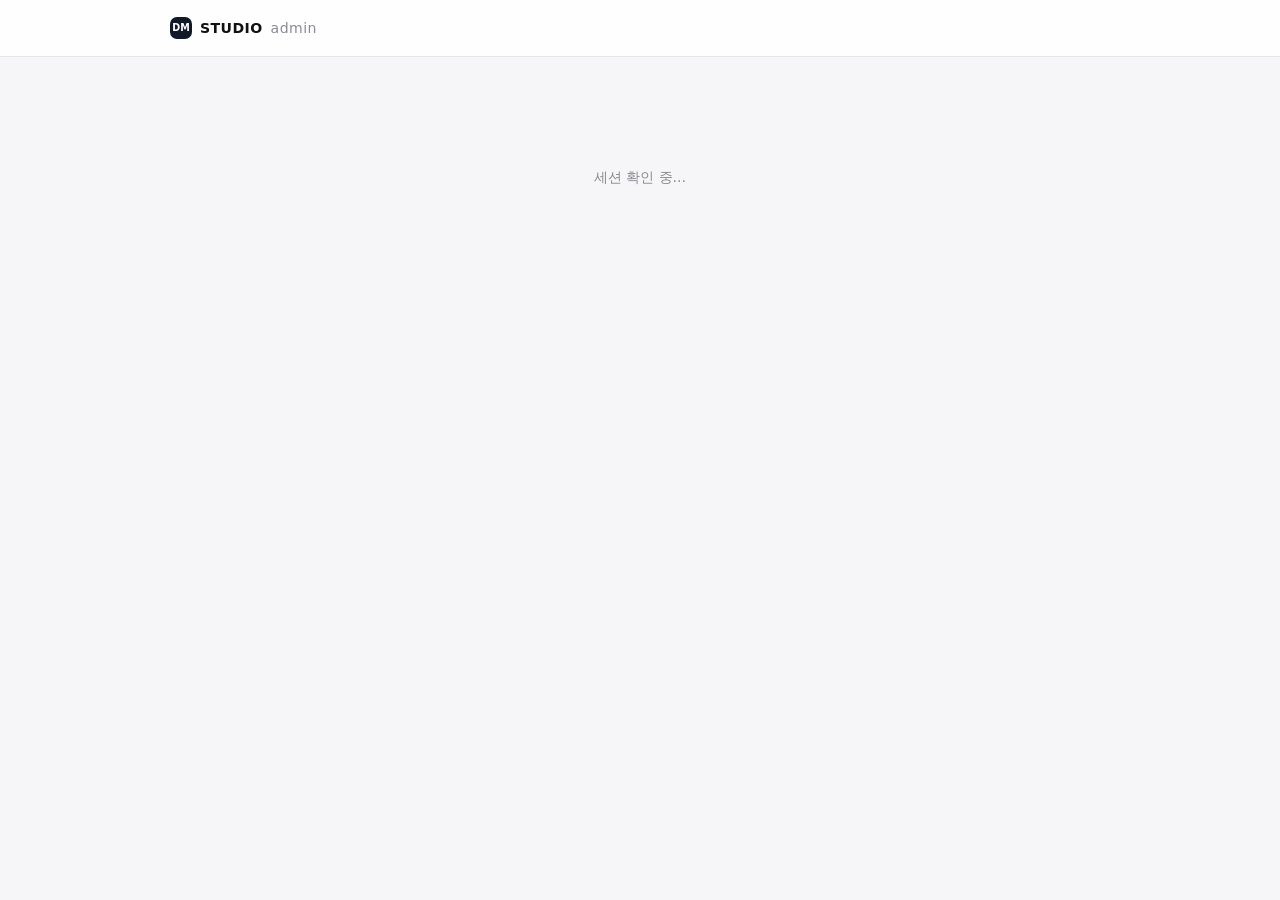
==== commit e99cfe5f: "fix(admin): 세션 복원 붕괴와 비밀번호 없는 로그인 통과 + 답변 완료 상태 세 증상이 두 개의 원인에서 나왔다.  1) 새로고침하면 로그아웃    restoreSessi" ====
--- a/admin/index.html
+++ b/admin/index.html
@@ -109,6 +109,8 @@
   #login-view button:hover { opacity: 0.92; }
   #login-view button:disabled { opacity: 0.5; }
   #login-msg { font-size: 0.79rem; margin-top: 12px; color: var(--bad); white-space: pre-line; }
+  /* 세션 복원이 끝나기 전에 로그인 폼이 번쩍이지 않도록 */
+  #boot { max-width: 380px; margin: 110px auto 0; text-align: center; color: var(--text-muted); font-size: 0.85rem; }
 
   /* ── 앱 섹션 ───────────────────────────── */
   .app-sect { display: none; margin-top: 26px; background: var(--bg); border: 1px solid var(--border); border-radius: var(--radius-lg); padding: 22px 24px 24px; box-shadow: 0 2px 10px rgba(17,24,39,0.03); }
@@ -329,6 +331,13 @@
   }
   .reply-actions button.primary { background: var(--c); border-color: var(--c); color: #fff; }
   .reply-actions button.primary:hover { opacity: 0.9; }
+  .reply-actions button:disabled { opacity: 0.45; cursor: default; }
+  .reply-actions button.primary:disabled:hover { opacity: 0.45; }
+  .reply-actions button.danger { border-color: var(--bad); background: var(--bad); color: #fff; }
+  /* 답변이 등록된 문의는 읽기 전용으로 굳는다 — 실수로 덮어쓰지 않도록 */
+  .reply-done { background: var(--bg); border: 1px solid var(--border); border-left: 3px solid var(--ok); border-radius: var(--radius-md); padding: 9px 12px; }
+  .reply-done .cap { font-size: 0.66rem; font-weight: 800; color: var(--ok); margin-bottom: 3px; }
+  .reply-done .body { font-size: 0.85rem; white-space: pre-wrap; word-break: break-word; }
   .reply-note { font-size: 0.69rem; color: var(--text-muted); }
   .save-state { font-size: 0.73rem; font-weight: 700; }
   .save-state.ok { color: var(--ok); }
@@ -387,7 +396,9 @@
 
   <main class="main">
 
-  <div id="login-view">
+  <div id="boot">세션 확인 중…</div>
+
+  <div id="login-view" hidden>
     <div class="mark">DM</div>
     <h1>어드민 콘솔</h1>
     <p>아가하루 · 오늘하루 · 로또정석 · 한줄 · DeskMoment의 문의와 지표를 한 곳에서.</p>
@@ -625,32 +636,67 @@
 }
 
 // ── 로그인 ─────────────────────────────
+const anyConnected = () => Object.values(connected).some(Boolean);
+
+// 로그인 판정은 반드시 "이번 시도"의 결과여야 한다. 지난 판정이 남아 있으면
+// 비밀번호가 틀려도 그 값 때문에 통과해 버린다.
+function resetConnections() {
+  for (const k of Object.keys(PROJECTS)) connected[k] = false;
+}
+
+// 브라우저에 남은 토큰만 지운다(scope: local). 다른 기기의 세션은 건드리지 않는다.
+const dropLocal = (k) => sb[k].auth.signOut({ scope: 'local' }).catch(() => {});
+
+// admin_users 는 RLS 가 "본인 행만" 으로 잠겨 있어서, 행이 돌아오면 화이트리스트에 있다는 뜻.
+// 액세스 토큰이 막 만료된 직후일 수 있으니 한 번은 갱신하고 다시 본다.
+async function isAdmin(k, retry = true) {
+  const { data, error } = await sb[k].from('admin_users').select('user_id').limit(1).maybeSingle();
+  if (!error) return !!data;
+  if (retry && /jwt|token|expired|401/i.test(error.message ?? '')) {
+    const { data: r } = await sb[k].auth.refreshSession();
+    if (r?.session) return isAdmin(k, false);
+  }
+  throw new Error(error.message ?? '알 수 없는 오류');
+}
+
 async function tryLogin(email, password) {
+  resetConnections();
   const msgs = [];
   for (const [k, p] of Object.entries(PROJECTS)) {
+    await dropLocal(k);   // 남아 있던 세션이 이번 판정에 섞이지 않도록 먼저 끊는다
     const { error } = await sb[k].auth.signInWithPassword({ email, password });
     if (error) { msgs.push(`✗ ${p.label}: ${error.message}`); continue; }
-    const { data: me } = await sb[k].auth.getUser();
-    const { data: adminRow, error: aerr } = await sb[k].from('admin_users').select('user_id').eq('user_id', me.user.id).maybeSingle();
-    if (aerr || !adminRow) {
+    try {
+      if (await isAdmin(k)) { connected[k] = true; continue; }
       msgs.push(`✗ ${p.label}: admin_users 화이트리스트에 없음 (setup SQL 확인)`);
-      await sb[k].auth.signOut();
-    } else connected[k] = true;
+    } catch (e) {
+      msgs.push(`✗ ${p.label}: 화이트리스트 확인 실패 — ${e.message}`);
+    }
+    await dropLocal(k);
   }
   return msgs;
 }
 
+// 프로젝트 하나가 느리거나 죽어도 나머지 복원까지 막으면 안 된다 —
+// 예전엔 순차 + try 없이 돌아서, 한 곳이 던지면 부팅이 통째로 멈추고
+// 세션이 멀쩡한데도 로그인 화면으로 떨어졌다.
 async function restoreSessions() {
-  for (const k of Object.keys(PROJECTS)) {
-    const { data } = await sb[k].auth.getSession();
-    if (data.session) {
-      const { data: adminRow } = await sb[k].from('admin_users').select('user_id').eq('user_id', data.session.user.id).maybeSingle();
-      connected[k] = !!adminRow;
+  resetConnections();
+  await Promise.all(Object.keys(PROJECTS).map(async (k) => {
+    try {
+      const { data } = await sb[k].auth.getSession();
+      if (!data.session) return;
+      if (await isAdmin(k)) connected[k] = true;
+      else await dropLocal(k);            // 화이트리스트에서 빠진 계정
+    } catch (e) {
+      // 일시적 실패는 세션을 지우지 않는다 — 다음 새로고침에 살아난다
+      console.warn('[admin] 세션 복원 실패:', k, e.message);
     }
-  }
+  }));
 }
 
 function enterApp() {
+  $('#boot').hidden = true;
   $('#login-view').hidden = true;
   $('#app-view').hidden = false;
   $('#side').hidden = false;
@@ -743,16 +789,21 @@
 }
 
 $('#login-btn').addEventListener('click', async () => {
-  const btn = $('#login-btn'); btn.disabled = true;
+  const email = $('#email').value.trim();
+  const password = $('#password').value;
   $('#login-msg').textContent = '';
-  const msgs = await tryLogin($('#email').value.trim(), $('#password').value);
-  btn.disabled = false;
-  if (connected.baby || connected.rsscu || connected.dm) {
+  if (!email || !password) { $('#login-msg').textContent = '이메일과 비밀번호를 모두 입력하세요.'; return; }
+  const btn = $('#login-btn'); btn.disabled = true; btn.textContent = '로그인 중…';
+  const msgs = await tryLogin(email, password);
+  btn.disabled = false; btn.textContent = '로그인';
+  if (anyConnected()) {
     enterApp();
     if (msgs.length) alert(msgs.join('\n'));
   } else $('#login-msg').textContent = msgs.join('\n') || '로그인 실패';
 });
-$('#password').addEventListener('keydown', (e) => { if (e.key === 'Enter') $('#login-btn').click(); });
+for (const sel of ['#email', '#password']) {
+  $(sel).addEventListener('keydown', (e) => { if (e.key === 'Enter') $('#login-btn').click(); });
+}
 $('#logout').addEventListener('click', async () => {
   for (const k of Object.keys(PROJECTS)) await sb[k].auth.signOut();
   location.reload();
@@ -1714,34 +1765,81 @@
 const MAIL_SUBJECT = { baby: '[아가하루] 문의 답변드립니다', dm: '[DeskMoment] 문의 답변드립니다' };
 const MAIL_GREETING = { baby: '안녕하세요, 아가하루입니다.', dm: '안녕하세요, DeskMoment입니다.' };
 
+// 답변이 등록된 문의는 기본이 "읽기 전용 + 수정 버튼" 이다.
+// 편집 중인 카드만 여기 담기고, 목록이 다시 그려져도 편집 상태는 유지된다.
+const editing = new Set();
+const itemOf = (key) => [...state.baby, ...state.haru, ...state.dm].find((x) => x.key === key);
+const cardOf = (key) => [...document.querySelectorAll('.card')].find((c) => c.dataset.key === key);
+const hasReply = (it) => !!(it.reply && it.reply.trim());
+
+const MAIL_NOTE = {
+  haru: '저장하면 앱의 건의 내역에서 사용자에게 보입니다',
+  _: '저장된 답변은 기록용 — 사용자 전달은 메일로',
+};
+
 function cardHtml(it, isNew = false) {
-  const replied = !!(it.reply && it.reply.trim());
+  const replied = hasReply(it);
   const mailable = it.app === 'baby' || it.app === 'dm';
   const mailBtn = mailable && it.contactEmail
     ? `<a class="mail-btn" data-key="${esc(it.key)}" href="#">📧 메일로 답장</a>` : '';
   const emailChip = mailable
     ? `<span>${it.contactEmail ? '✉️ ' + esc(it.contactEmail) : '✉️ 회신 주소 없음'}</span>` : '';
-  const note = it.app === 'haru'
-    ? '저장하면 앱의 건의 내역에서 사용자에게 보입니다'
-    : '저장된 답변은 기록용 — 사용자 전달은 메일로';
+  const note = MAIL_NOTE[it.app] ?? MAIL_NOTE._;
+
+  const body = (replied && !editing.has(it.key))
+    ? `<div class="reply-done">
+         <div class="cap">등록된 답변</div>
+         <div class="body">${esc(it.reply)}</div>
+       </div>
+       <div class="reply-actions">
+         <button class="edit-btn" data-key="${esc(it.key)}">답변 수정</button>
+         ${mailBtn}
+         <span class="save-state"></span>
+         <span class="reply-note">${note}</span>
+       </div>`
+    : `<textarea placeholder="답변…">${esc(it.reply ?? '')}</textarea>
+       <div class="reply-actions">
+         <button class="primary save-btn" data-key="${esc(it.key)}" disabled>${replied ? '수정 저장' : '답변 등록'}</button>
+         ${replied ? `<button class="cancel-btn" data-key="${esc(it.key)}">취소</button>` : ''}
+         ${mailBtn}
+         <span class="save-state"></span>
+         <span class="reply-note">${note}</span>
+       </div>`;
+
   return `<div class="card ${isNew ? 'new-item' : ''}" data-key="${esc(it.key)}">
     <div class="card-top">
       ${isNew ? '<span class="badge newbadge">NEW</span>' : ''}
-      ${replied ? '<span class="badge replied">답변됨</span>' : '<span class="badge pending">답변 대기</span>'}
+      ${replied ? '<span class="badge replied">답변 완료</span>' : '<span class="badge pending">답변 대기</span>'}
       <span class="when">${esc(kst(it.createdAt))}</span>
     </div>
     <div class="msg">${esc(it.message)}</div>
     <div class="meta">${it.meta.map((m) => `<span>${esc(m)}</span>`).join('')}${emailChip}</div>
-    <div class="reply-box">
-      <textarea placeholder="답변…">${esc(it.reply ?? '')}</textarea>
-      <div class="reply-actions">
-        <button class="primary save-btn" data-key="${esc(it.key)}">답변 저장</button>
-        ${mailBtn}
-        <span class="save-state"></span>
-        <span class="reply-note">${note}</span>
-      </div>
-    </div>
+    <div class="reply-box">${body}</div>
   </div>`;
+}
+
+// 저장 버튼은 "지금 바뀐 게 있을 때"만 열린다. 늘 눌러지는 버튼은
+// 저장이 됐는지 안 됐는지를 알려주지 못한다.
+function syncSaveBtn(card) {
+  const btn = card.querySelector('.save-btn');
+  const ta = card.querySelector('textarea');
+  if (!btn || !ta) return;
+  const it = itemOf(card.dataset.key);
+  if (!it) return;
+  const cur = ta.value.trim();
+  const saved = (it.reply ?? '').trim();
+  if (cur === saved) { btn.disabled = true; btn.classList.remove('danger'); btn.classList.add('primary'); btn.textContent = saved ? '수정 저장' : '답변 등록'; return; }
+  btn.disabled = false;
+  if (!cur && saved) { btn.classList.remove('primary'); btn.classList.add('danger'); btn.textContent = '답변 삭제'; }
+  else { btn.classList.remove('danger'); btn.classList.add('primary'); btn.textContent = saved ? '수정 저장' : '답변 등록'; }
+}
+
+function updateCount(app) {
+  const items = state[app];
+  const cnt = $('#' + app + '-cnt');
+  const waiting = items.filter((x) => !hasReply(x)).length;
+  cnt.hidden = !items.length;
+  cnt.textContent = `${items.length}건${waiting ? ` · 대기 ${waiting}` : ''}`;
 }
 
 function renderList(app) {
@@ -1750,17 +1848,30 @@
   el.innerHTML = items.length
     ? items.map((it) => cardHtml(it)).join('')
     : '<div class="empty">아직 없음 — 새로 오면 실시간으로 뜹니다</div>';
-  const cnt = $('#' + app + '-cnt');
-  const waiting = items.filter((x) => !(x.reply && x.reply.trim())).length;
-  cnt.hidden = !items.length;
-  cnt.textContent = `${items.length}건${waiting ? ` · 대기 ${waiting}` : ''}`;
+  updateCount(app);
+}
+
+// 목록 전체를 다시 그리면 방금 띄운 "저장됨 ✓" 도 같이 날아간다 —
+// 바뀐 카드 하나만 갈아 끼운다.
+function rerenderCard(it, msg) {
+  const card = cardOf(it.key);
+  if (!card) { renderList(it.app); return; }
+  card.outerHTML = cardHtml(it, card.classList.contains('new-item'));
+  const fresh = cardOf(it.key);
+  if (fresh && msg) {
+    const st = fresh.querySelector('.save-state');
+    st.textContent = msg; st.className = 'save-state ok';
+  }
+  updateCount(it.app);
 }
 
 async function saveReply(key, card) {
-  const it = [...state.baby, ...state.haru, ...state.dm].find((x) => x.key === key);
+  const it = itemOf(key);
   if (!it) return;
-  const text = card.querySelector('textarea').value;
+  const text = card.querySelector('textarea').value.trim();
+  const btn = card.querySelector('.save-btn');
   const stateEl = card.querySelector('.save-state');
+  btn.disabled = true;
   stateEl.textContent = '저장 중…'; stateEl.className = 'save-state';
   let error;
   if (it.app === 'baby') {
@@ -1777,25 +1888,54 @@
   }
   if (error) {
     stateEl.textContent = '실패: ' + error.message; stateEl.className = 'save-state bad';
-  } else {
-    it.reply = text;
-    stateEl.textContent = '저장됨 ✓'; stateEl.className = 'save-state ok';
-    renderList(it.app);
-  }
+    btn.disabled = false;
+    return;
+  }
+  const removed = !text;
+  it.reply = text;
+  editing.delete(key);
+  rerenderCard(it, removed ? '답변 삭제됨' : '저장됨 ✓');
 }
 
 document.addEventListener('click', (e) => {
   const save = e.target.closest('.save-btn');
   if (save) { saveReply(save.dataset.key, save.closest('.card')); return; }
+
+  const edit = e.target.closest('.edit-btn');
+  if (edit) {
+    const it = itemOf(edit.dataset.key);
+    if (!it) return;
+    editing.add(it.key);
+    rerenderCard(it);
+    cardOf(it.key)?.querySelector('textarea')?.focus();
+    return;
+  }
+
+  const cancel = e.target.closest('.cancel-btn');
+  if (cancel) {
+    const it = itemOf(cancel.dataset.key);
+    if (!it) return;
+    editing.delete(it.key);
+    rerenderCard(it);
+    return;
+  }
+
   const mail = e.target.closest('.mail-btn');
   if (mail) {
     e.preventDefault();
-    const it = [...state.baby, ...state.dm].find((x) => x.key === mail.dataset.key);
+    const it = itemOf(mail.dataset.key);
     if (!it) return;
-    const reply = mail.closest('.card').querySelector('textarea').value;
+    // 편집 중이면 지금 쓰고 있는 글, 아니면 등록된 답변을 싣는다
+    const card = mail.closest('.card');
+    const reply = card.querySelector('textarea')?.value ?? it.reply ?? '';
     const body = `${MAIL_GREETING[it.app]}\n\n${reply}\n\n---- 보내주신 문의 ----\n${it.message}`;
     location.href = `mailto:${encodeURIComponent(it.contactEmail)}?subject=${encodeURIComponent(MAIL_SUBJECT[it.app])}&body=${encodeURIComponent(body)}`;
   }
+});
+
+document.addEventListener('input', (e) => {
+  const ta = e.target.closest('.reply-box textarea');
+  if (ta) syncSaveBtn(ta.closest('.card'));
 });
 
 function subscribeRealtime() {
@@ -1911,8 +2051,12 @@
 });
 
 // ── 시작 ─────────────────────────
-await restoreSessions();
-if (connected.baby || connected.rsscu) enterApp();
+// restoreSessions 는 스스로 안 던지지만, 만에 하나라도 로그인 화면조차
+// 못 그리는 일이 없도록 한 겹 더 감싼다.
+try { await restoreSessions(); } catch (e) { console.warn('[admin] 세션 복원 중단:', e); }
+$('#boot').hidden = true;
+if (anyConnected()) enterApp();
+else $('#login-view').hidden = false;
 </script>
 </body>
 </html>
